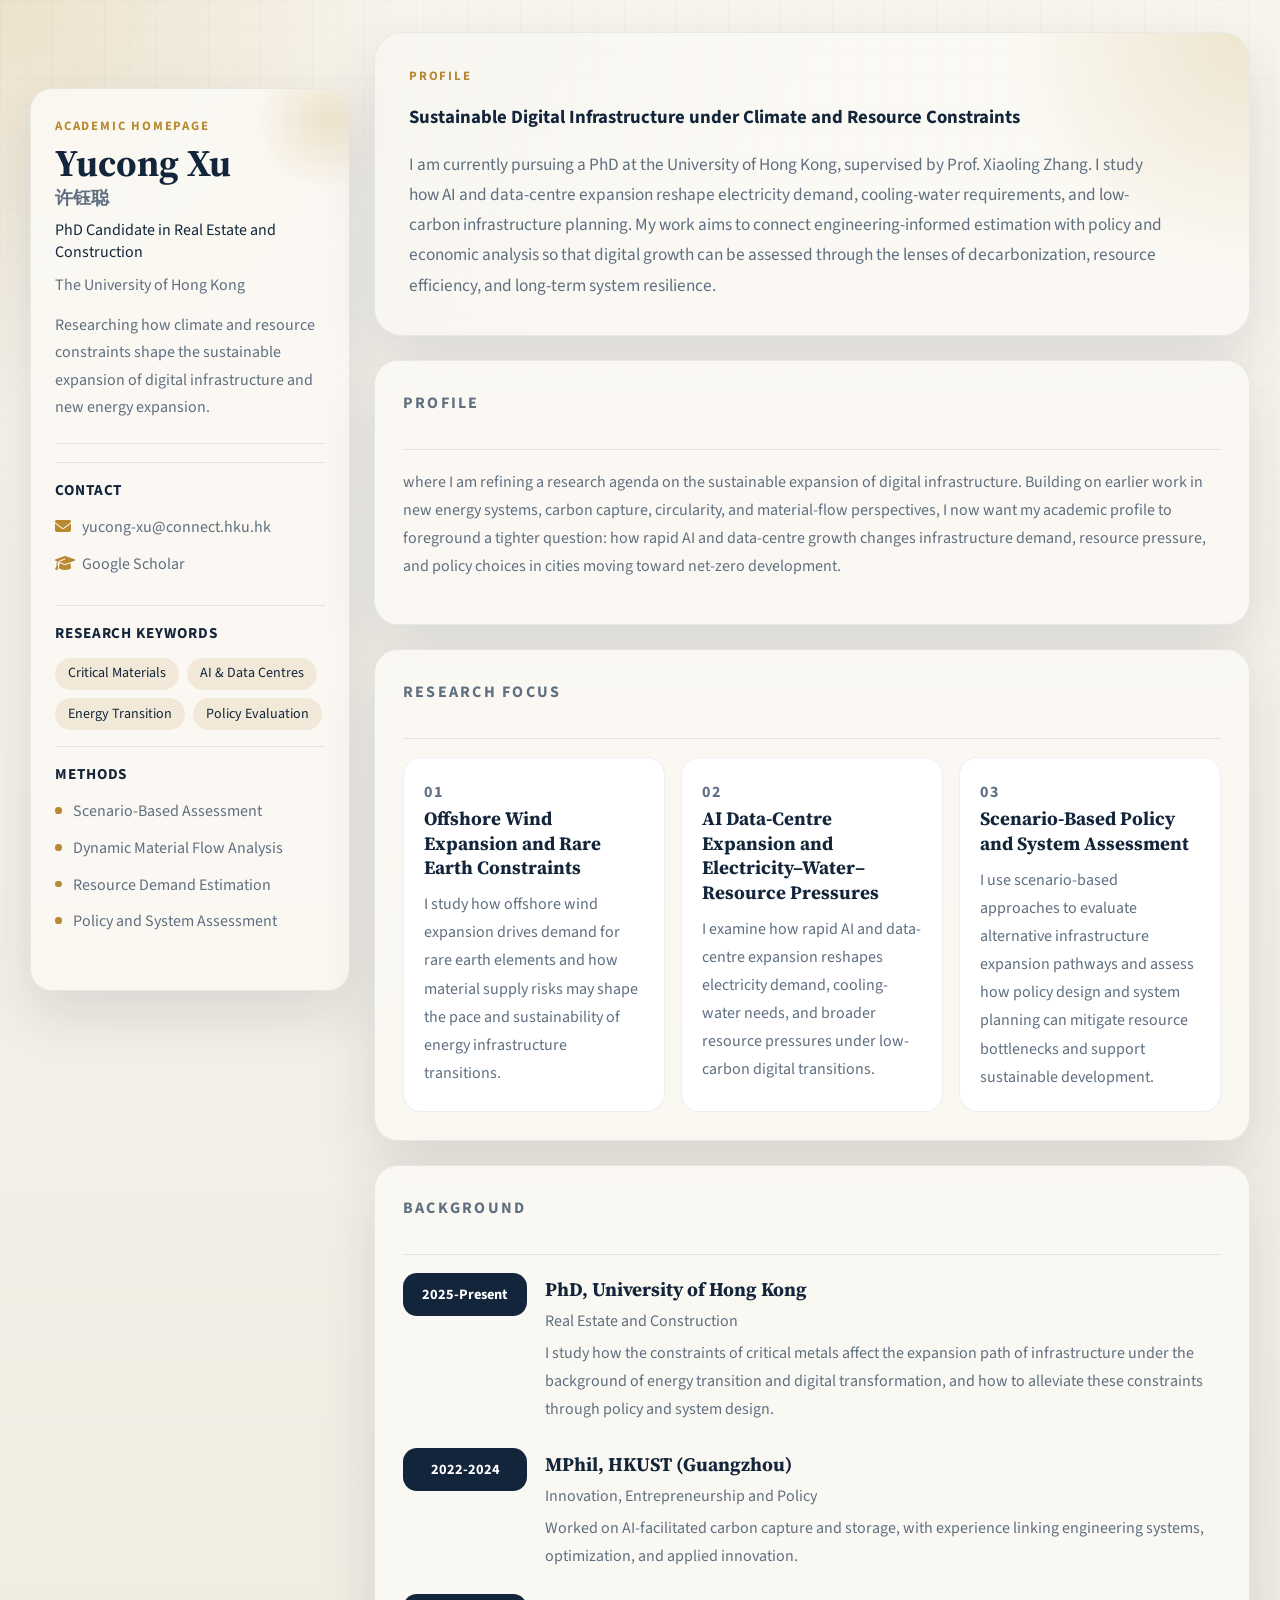
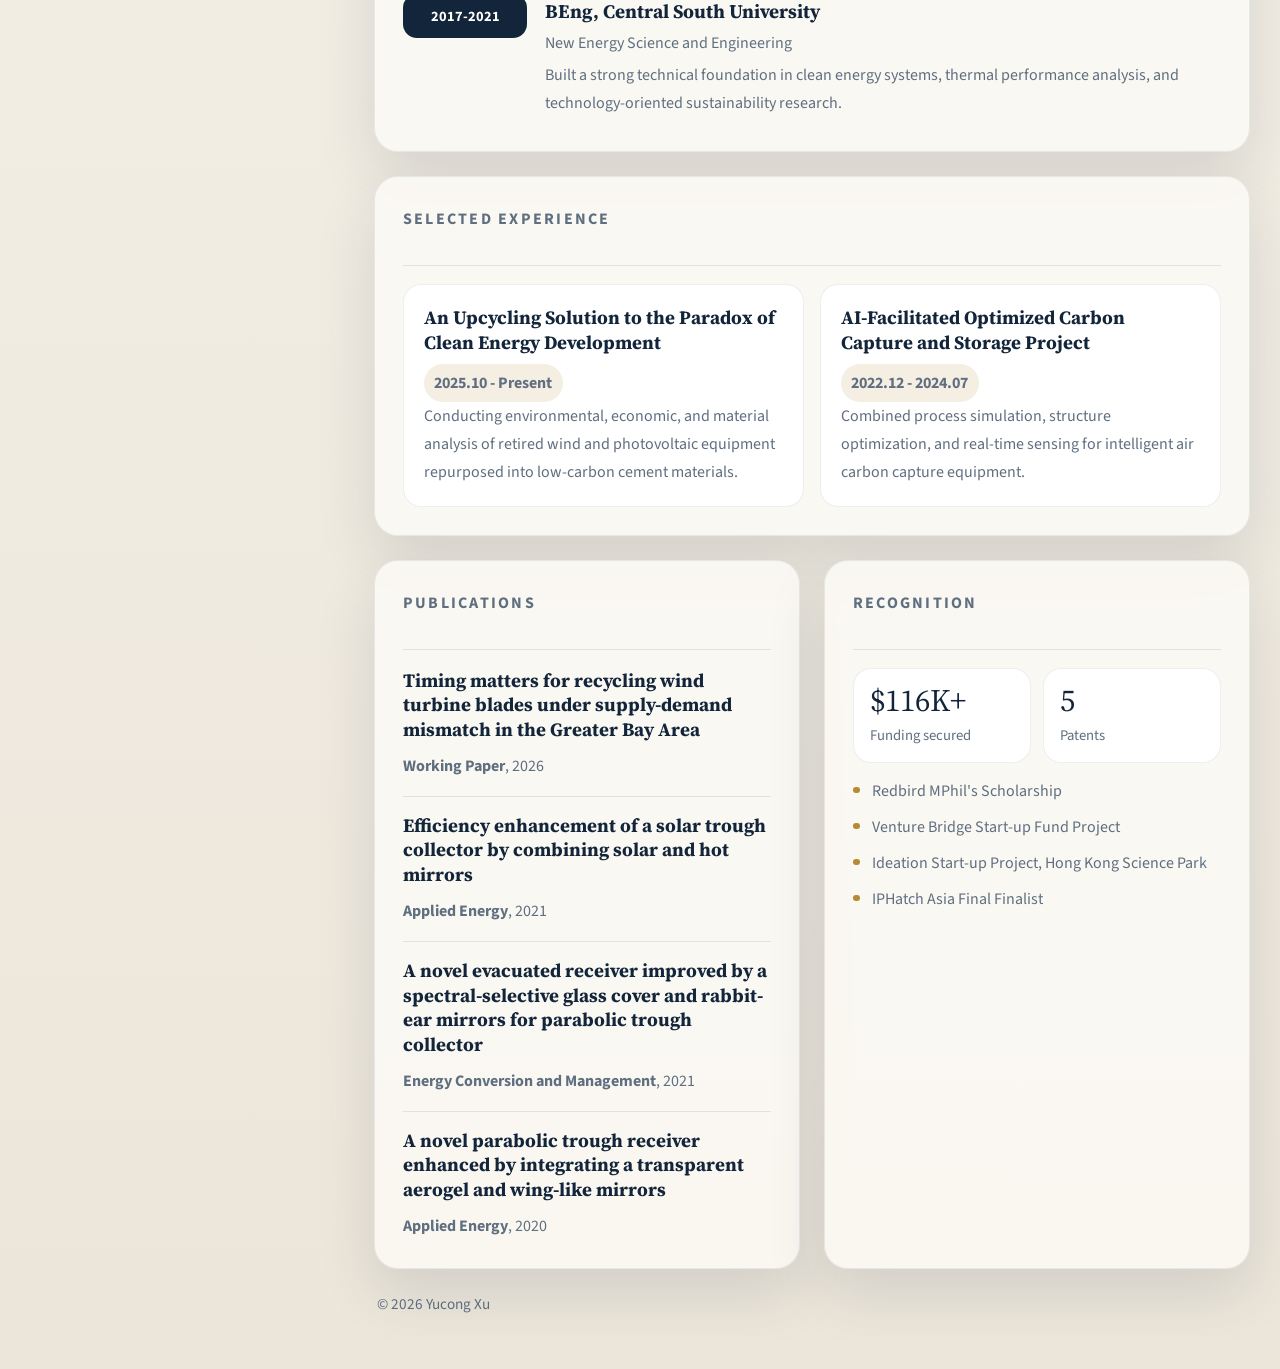
==== index.html @ 8c3fe165 "Update index.html" ====
<!DOCTYPE html>
<html lang="en">
<head>
    <meta charset="UTF-8">
    <meta name="viewport" content="width=device-width, initial-scale=1.0">
    <title>Yucong Xu | Academic Homepage</title>
    <meta name="description" content="Academic homepage for Yucong Xu, centered on sustainable digital infrastructure, data-centre growth, and climate-resource policy analysis.">
    <link rel="preconnect" href="https://fonts.googleapis.com">
    <link rel="preconnect" href="https://fonts.gstatic.com" crossorigin>
    <link href="https://fonts.googleapis.com/css2?family=Source+Sans+3:wght@400;500;600;700&family=Source+Serif+4:opsz,wght@8..60,400;8..60,600;8..60,700&display=swap" rel="stylesheet">
    <link rel="stylesheet" href="https://cdnjs.cloudflare.com/ajax/libs/font-awesome/6.4.0/css/all.min.css">
    <link rel="stylesheet" href="css/onepage.css">
</head>
<body>
    <main class="folio">
        <aside class="sidebar">
            <section class="identity-block">
                <p class="eyebrow">Academic Homepage</p>
                <h1>Yucong Xu <span>许钰聪</span></h1>
                <p class="role">PhD Candidate in Real Estate and Construction</p>
                <p class="affiliation">The University of Hong Kong</p>
                <p class="identity-note">
                    Researching how climate and resource constraints shape the sustainable expansion of digital infrastructure and new energy expansion.
                </p>
            </section>

            <section class="sidebar-card">
                <h2>Contact</h2>
                <ul class="detail-list">
                    <li><i class="fas fa-envelope"></i><a href="mailto:yucong-xu@connect.hku.hk">yucong-xu@connect.hku.hk</a></li>
                    <li><i class="fas fa-graduation-cap"></i><a href="https://scholar.google.com/citations?user=DDTV8F4AAAAJ&hl=zh-CN&oi=ao" target="_blank" rel="noreferrer">Google Scholar</a></li>
                   
            </section>

            <section class="sidebar-card">
                <h2>Research Keywords</h2>
                <div class="chip-group">
                    <span>Critical Materials</span>
                    <span>AI & Data Centres</span>
                    <span>Energy Transition</span>
                    <span>Policy Evaluation</span>
                </div>
            </section>

            <section class="sidebar-card">
                <h2>Methods</h2>
                <ul class="method-list">
                    <li>Scenario-Based Assessment</li>
                    <li>Dynamic Material Flow Analysis</li>
                    <li>Resource Demand Estimation</li>
                    <li>Policy and System Assessment</li>
    
                </ul>
            </section>

          
        </aside>

        <section class="content">
            <section class="hero-panel">
                <p class="hero-kicker">Profile</p>
                <h3>Sustainable Digital Infrastructure under Climate and Resource Constraints</h3>
                <p class="hero-summary">
                    I am currently pursuing a PhD at the University of Hong Kong, supervised by Prof. Xiaoling Zhang. I study how AI and data-centre expansion reshape electricity demand, cooling-water requirements, and low-carbon infrastructure planning. My work aims to connect engineering-informed estimation with policy and economic analysis so that digital growth can be assessed through the lenses of decarbonization, resource efficiency, and long-term system resilience.
                </p>
            </section>

            <section class="section-card">
                <div class="section-head">
                    <p class="section-label">Profile</p>
                    
                </div>
                <p>
                    where I am refining a research agenda on the sustainable expansion of digital infrastructure. Building on earlier work in new energy systems, carbon capture, circularity, and material-flow perspectives, I now want my academic profile to foreground a tighter question: how rapid AI and data-centre growth changes infrastructure demand, resource pressure, and policy choices in cities moving toward net-zero development.
                </p>
               
                </p>
            </section>

            <section class="section-card">
                <div class="section-head">
                    <p class="section-label">Research Focus</p>
                  
                </div>
                <div class="agenda-grid">
                    <article class="agenda-card">
                        <p class="agenda-index">01</p>
                        <h4>Offshore Wind Expansion and Rare Earth Constraints</h4>
                        <p>
                            I study how offshore wind expansion drives demand for rare earth elements and how material supply risks may shape the pace and sustainability of energy infrastructure transitions.
                    </article>
                    <article class="agenda-card">
                        <p class="agenda-index">02</p>
                        <h4>AI Data-Centre Expansion and Electricity–Water–Resource Pressures</h4>
                        <p>
                           I examine how rapid AI and data-centre expansion reshapes electricity demand, cooling-water needs, and broader resource pressures under low-carbon digital transitions.
                    </article>
                    <article class="agenda-card">
                        <p class="agenda-index">03</p>
                        <h4>Scenario-Based Policy and System Assessment</h4>
                        <p>
                            I use scenario-based approaches to evaluate alternative infrastructure expansion pathways and assess how policy design and system planning can mitigate resource bottlenecks and support sustainable development.
                    </article>
                </div>
            </section>

            
            <section class="section-card">
                <div class="section-head">
                    <p class="section-label">Background</p>
                    
                </div>
                <div class="timeline">
                    <article class="timeline-item">
                        <div class="timeline-year">2025-Present</div>
                        <div class="timeline-body">
                            <h4>PhD, University of Hong Kong</h4>
                            <p>Real Estate and Construction</p>
                            <p>
                                I study how the constraints of critical metals affect the expansion path of infrastructure under the background of energy transition and digital transformation, and how to alleviate these constraints through policy and system design.
                            </p>
                        </div>
                    </article>
                    <article class="timeline-item">
                        <div class="timeline-year">2022-2024</div>
                        <div class="timeline-body">
                            <h4>MPhil, HKUST (Guangzhou)</h4>
                            <p>Innovation, Entrepreneurship and Policy</p>
                            <p>
                                Worked on AI-facilitated carbon capture and storage, with experience linking engineering systems, optimization, and applied innovation.
                            </p>
                        </div>
                    </article>
                    <article class="timeline-item">
                        <div class="timeline-year">2017-2021</div>
                        <div class="timeline-body">
                            <h4>BEng, Central South University</h4>
                            <p>New Energy Science and Engineering</p>
                            <p>
                                Built a strong technical foundation in clean energy systems, thermal performance analysis, and technology-oriented sustainability research.
                            </p>
                        </div>
                    </article>
                </div>
            </section>

            <section class="section-card">
                <div class="section-head">
                    <p class="section-label">Selected Experience</p>
                    
                </div>
                <div class="experience-grid">
                    <article class="experience-card">
                        <h4>An Upcycling Solution to the Paradox of Clean Energy Development</h4>
                        <p class="experience-time">2025.10 - Present</p>
                        <p>
                            Conducting environmental, economic, and material analysis of retired wind and photovoltaic equipment repurposed into low-carbon cement materials.
                        </p>
                    </article>
                    <article class="experience-card">
                        <h4>AI-Facilitated Optimized Carbon Capture and Storage Project</h4>
                        <p class="experience-time">2022.12 - 2024.07</p>
                        <p>
                            Combined process simulation, structure optimization, and real-time sensing for intelligent air carbon capture equipment.
                        </p>
                    </article>
                </div>
            </section>

            <section class="dual-section">
                <section class="section-card compact-card">
                    <div class="section-head">
                        <p class="section-label">Publications</p>
                       
                    </div>
                    <div class="publication-list">
                       <article>
                            <h4>Timing matters for recycling wind turbine blades under supply-demand mismatch in the Greater Bay Area</h4>
                            <p><strong>Working Paper</strong>, 2026</p>
                        </article>
                        <article>
                            <h4>Efficiency enhancement of a solar trough collector by combining solar and hot mirrors</h4>
                            <p><strong>Applied Energy</strong>, 2021</p>
                        </article>
                        
                        <article>
                            <h4>A novel evacuated receiver improved by a spectral-selective glass cover and rabbit-ear mirrors for parabolic trough collector</h4>
                            <p><strong>Energy Conversion and Management</strong>, 2021</p>
                        </article>
                        <article>
                            <h4>A novel parabolic trough receiver enhanced by integrating a transparent aerogel and wing-like mirrors</h4>
                            <p><strong>Applied Energy</strong>, 2020</p>
                        </article>
                    </div>
                </section>

                <section class="section-card compact-card">
                    <div class="section-head">
                        <p class="section-label">Recognition</p>
                       
                    </div>
                    <div class="metric-row">
                        <div>
                            <span class="metric-number">$116K+</span>
                            <span class="metric-label">Funding secured</span>
                        </div>
                        <div>
                            <span class="metric-number">5</span>
                            <span class="metric-label">Patents</span>
                        </div>
                    </div>
                    <ul class="honor-list">
                        <li>Redbird MPhil's Scholarship</li>
                        <li>Venture Bridge Start-up Fund Project</li>
                        <li>Ideation Start-up Project, Hong Kong Science Park</li>
                        <li>IPHatch Asia Final Finalist</li>
                    </ul>
                </section>
            </section>

            <footer class="site-footnote">
                <p>&copy; 2026 Yucong Xu</p>
        
            </footer>
        </section>
    </main>
</body>
</html>
---- css/onepage.css ----
:root {
    --bg: #f3f0e8;
    --paper: #fbf9f3;
    --paper-strong: #ffffff;
    --ink: #13253a;
    --muted: #5f6f80;
    --accent: #b78a31;
    --accent-soft: rgba(183, 138, 49, 0.14);
    --line: rgba(19, 37, 58, 0.1);
    --shadow: 0 24px 60px rgba(19, 37, 58, 0.12);
}

* {
    box-sizing: border-box;
}

html {
    scroll-behavior: smooth;
}

body {
    margin: 0;
    font-family: "Source Sans 3", Arial, sans-serif;
    color: var(--ink);
    background:
        radial-gradient(circle at top left, rgba(183, 138, 49, 0.18), transparent 26rem),
        linear-gradient(180deg, #f8f5ee 0%, #ece6da 100%);
}

body::before {
    content: "";
    position: fixed;
    inset: 0;
    background-image:
        linear-gradient(rgba(19, 37, 58, 0.03) 1px, transparent 1px),
        linear-gradient(90deg, rgba(19, 37, 58, 0.03) 1px, transparent 1px);
    background-size: 26px 26px;
    pointer-events: none;
    mask-image: linear-gradient(180deg, rgba(0, 0, 0, 0.65), transparent 92%);
}

a {
    color: inherit;
}

.folio {
    width: min(1220px, calc(100% - 32px));
    margin: 32px auto 48px;
    display: grid;
    grid-template-columns: 320px minmax(0, 1fr);
    gap: 24px;
    align-items: start;
}

.sidebar,
.section-card,
.hero-panel {
    background: rgba(251, 249, 243, 0.92);
    border: 1px solid rgba(19, 37, 58, 0.08);
    box-shadow: var(--shadow);
}

.sidebar {
    padding: 28px 24px;
    border-radius: 22px;
    position: sticky;
    top: 88px;
    overflow: hidden;
}

.sidebar::after {
    content: "";
    position: absolute;
    top: -2.5rem;
    right: -3rem;
    width: 9rem;
    height: 9rem;
    border-radius: 50%;
    background: radial-gradient(circle, rgba(183, 138, 49, 0.2), transparent 70%);
}

.identity-block {
    padding-bottom: 22px;
    border-bottom: 1px solid var(--line);
    margin-bottom: 18px;
}

.eyebrow,
.section-label,
.hero-kicker,
.agenda-index {
    font-size: 0.8rem;
    letter-spacing: 0.14em;
    text-transform: uppercase;
    color: var(--accent);
    margin: 0 0 0.6rem;
    font-weight: 700;
}

.identity-block h1,
.hero-panel h2,
.section-head h3,
.timeline-body h4,
.agenda-card h4,
.experience-card h4,
.publication-list h4 {
    font-family: "Source Serif 4", Georgia, serif;
}

.identity-block h1 {
    margin: 0;
    font-size: 2.35rem;
    line-height: 1;
}

.identity-block h1 span {
    display: block;
    margin-top: 0.45rem;
    font-size: 1.15rem;
    font-weight: 600;
    color: var(--muted);
}

.role,
.affiliation {
    margin: 0.7rem 0 0;
    font-size: 1rem;
}

.affiliation {
    color: var(--muted);
}

.identity-note {
    margin: 1rem 0 0;
    color: var(--muted);
    line-height: 1.7;
}

.sidebar-card {
    position: relative;
    z-index: 1;
    padding: 16px 0;
    border-top: 1px solid var(--line);
}

.sidebar-card:first-of-type {
    border-top: none;
}

.sidebar-card h2 {
    margin: 0 0 0.9rem;
    font-size: 0.95rem;
    color: var(--ink);
    letter-spacing: 0.06em;
    text-transform: uppercase;
}

.detail-list,
.method-list,
.honor-list {
    list-style: none;
    margin: 0;
    padding: 0;
}

.detail-list li,
.method-list li {
    display: flex;
    align-items: flex-start;
    gap: 0.7rem;
    margin-bottom: 0.75rem;
    color: var(--muted);
    line-height: 1.55;
}

.detail-list i {
    color: var(--accent);
    margin-top: 0.2rem;
    width: 1rem;
}

.detail-list a {
    text-decoration: none;
}

.archive-note {
    margin-top: 0.85rem;
    font-size: 0.95rem;
}

.archive-note a,
.site-footnote a {
    color: var(--accent);
    text-decoration: none;
}

.chip-group {
    display: flex;
    flex-wrap: wrap;
    gap: 0.55rem;
}

.chip-group span {
    display: inline-flex;
    align-items: center;
    padding: 0.45rem 0.8rem;
    border-radius: 999px;
    background: var(--accent-soft);
    color: var(--ink);
    font-size: 0.88rem;
    line-height: 1.2;
}

.method-list li::before,
.honor-list li::before {
    content: "";
    width: 0.42rem;
    height: 0.42rem;
    margin-top: 0.5rem;
    border-radius: 50%;
    background: var(--accent);
    flex: none;
}

.content {
    display: grid;
    gap: 24px;
}

.hero-panel {
    border-radius: 28px;
    padding: 34px;
    position: relative;
    overflow: hidden;
}

.hero-panel::before {
    content: "";
    position: absolute;
    inset: 0;
    background:
        linear-gradient(130deg, rgba(19, 37, 58, 0.02), transparent 45%),
        radial-gradient(circle at top right, rgba(183, 138, 49, 0.18), transparent 26%);
    pointer-events: none;
}

.hero-panel h2 {
    position: relative;
    margin: 0;
    font-size: clamp(2rem, 4vw, 3.3rem);
    line-height: 1.04;
    max-width: 12ch;
}

.hero-summary {
    position: relative;
    margin: 1.25rem 0 0;
    max-width: 760px;
    color: var(--muted);
    font-size: 1.08rem;
    line-height: 1.75;
}

.section-card {
    border-radius: 24px;
    padding: 28px;
    animation: fade-up 0.7s ease both;
}

.section-head {
    display: flex;
    justify-content: space-between;
    align-items: end;
    gap: 1rem;
    margin-bottom: 1.1rem;
    padding-bottom: 1rem;
    border-bottom: 1px solid var(--line);
}

.section-head h3 {
    margin: 0;
    font-size: 1.75rem;
    line-height: 1.1;
}

.section-card p {
    margin: 0 0 1rem;
    color: var(--muted);
    line-height: 1.76;
    font-size: 1rem;
}

.agenda-grid,
.project-grid,
.experience-grid {
    display: grid;
    gap: 16px;
}

.agenda-grid {
    grid-template-columns: repeat(3, minmax(0, 1fr));
}

.agenda-card,
.experience-card {
    border-radius: 18px;
    padding: 20px;
    background: var(--paper-strong);
    border: 1px solid rgba(19, 37, 58, 0.08);
}

.agenda-card h4,
.experience-card h4,
.project-grid h4,
.publication-list h4 {
    margin: 0 0 0.65rem;
    font-size: 1.18rem;
    line-height: 1.3;
}

.agenda-card p,
.experience-card p,
.project-grid p,
.publication-list p {
    margin: 0;
    color: var(--muted);
}

.highlight-card {
    background:
        linear-gradient(145deg, rgba(19, 37, 58, 0.98), rgba(28, 53, 80, 0.95)),
        var(--ink);
    color: #f7f1e3;
}

.highlight-card .section-head {
    border-bottom-color: rgba(255, 255, 255, 0.12);
}

.highlight-card .section-label,
.highlight-card h3,
.highlight-card h4 {
    color: #fff;
}

.highlight-card p {
    color: rgba(255, 255, 255, 0.82);
}

.project-grid {
    grid-template-columns: repeat(3, minmax(0, 1fr));
}

.project-grid > div {
    padding: 18px;
    border-radius: 18px;
    background: rgba(255, 255, 255, 0.06);
    border: 1px solid rgba(255, 255, 255, 0.08);
}

.timeline {
    display: grid;
    gap: 18px;
}

.timeline-item {
    display: grid;
    grid-template-columns: 124px minmax(0, 1fr);
    gap: 18px;
}

.timeline-year {
    padding: 0.7rem 0.9rem;
    border-radius: 14px;
    background: var(--ink);
    color: #fff;
    font-size: 0.9rem;
    font-weight: 700;
    text-align: center;
    height: fit-content;
}

.timeline-body {
    padding: 0.2rem 0;
}

.timeline-body h4 {
    margin: 0 0 0.35rem;
    font-size: 1.2rem;
}

.timeline-body p {
    margin: 0.2rem 0;
}

.experience-grid {
    grid-template-columns: repeat(auto-fit, minmax(260px, 1fr));
}

.experience-time {
    display: inline-flex;
    margin-bottom: 0.8rem;
    padding: 0.28rem 0.65rem;
    border-radius: 999px;
    background: var(--accent-soft);
    color: var(--ink);
    font-size: 0.85rem;
    font-weight: 700;
}

.dual-section {
    display: grid;
    grid-template-columns: repeat(2, minmax(0, 1fr));
    gap: 24px;
}

.compact-card {
    height: 100%;
}

.publication-list {
    display: grid;
    gap: 1rem;
}

.publication-list article {
    padding-bottom: 1rem;
    border-bottom: 1px solid var(--line);
}

.publication-list article:last-child {
    padding-bottom: 0;
    border-bottom: none;
}

.metric-row {
    display: grid;
    grid-template-columns: repeat(2, minmax(0, 1fr));
    gap: 12px;
    margin-bottom: 1rem;
}

.metric-row > div {
    padding: 16px;
    border-radius: 18px;
    background: var(--paper-strong);
    border: 1px solid rgba(19, 37, 58, 0.08);
}

.metric-number {
    display: block;
    font-family: "Source Serif 4", Georgia, serif;
    font-size: 1.95rem;
    line-height: 1;
    color: var(--ink);
}

.metric-label {
    display: block;
    margin-top: 0.55rem;
    color: var(--muted);
    font-size: 0.92rem;
}

.honor-list li {
    display: flex;
    gap: 0.75rem;
    margin-bottom: 0.7rem;
    color: var(--muted);
    line-height: 1.55;
}

.site-footnote {
    display: flex;
    justify-content: space-between;
    align-items: center;
    gap: 1rem;
    padding: 0 0.2rem 0.4rem;
    color: var(--muted);
    font-size: 0.95rem;
}

.site-footnote p {
    margin: 0;
}

@keyframes fade-up {
    from {
        opacity: 0;
        transform: translateY(14px);
    }

    to {
        opacity: 1;
        transform: translateY(0);
    }
}

@media (max-width: 1080px) {
    .folio {
        grid-template-columns: 1fr;
    }

    .sidebar {
        position: static;
    }

    .agenda-grid,
    .project-grid,
    .experience-grid,
    .dual-section {
        grid-template-columns: 1fr;
    }
}

@media (max-width: 720px) {
    .folio {
        width: min(100% - 20px, 1220px);
        margin-top: 18px;
        gap: 18px;
    }

    .hero-panel,
    .section-card,
    .sidebar {
        padding: 22px;
        border-radius: 20px;
    }

    .hero-panel h2,
    .section-head h3,
    .identity-block h1 {
        max-width: none;
    }

    .timeline-item {
        grid-template-columns: 1fr;
    }

    .metric-row {
        grid-template-columns: 1fr;
    }

    .site-footnote {
        flex-direction: column;
        align-items: flex-start;
    }
}

@media print {
    body {
        background: #fff;
    }

    body::before {
        display: none;
    }

    .folio {
        width: 100%;
        margin: 0;
        gap: 16px;
        grid-template-columns: 280px 1fr;
    }

    .sidebar,
    .section-card,
    .hero-panel {
        box-shadow: none;
        background: #fff;
    }
}
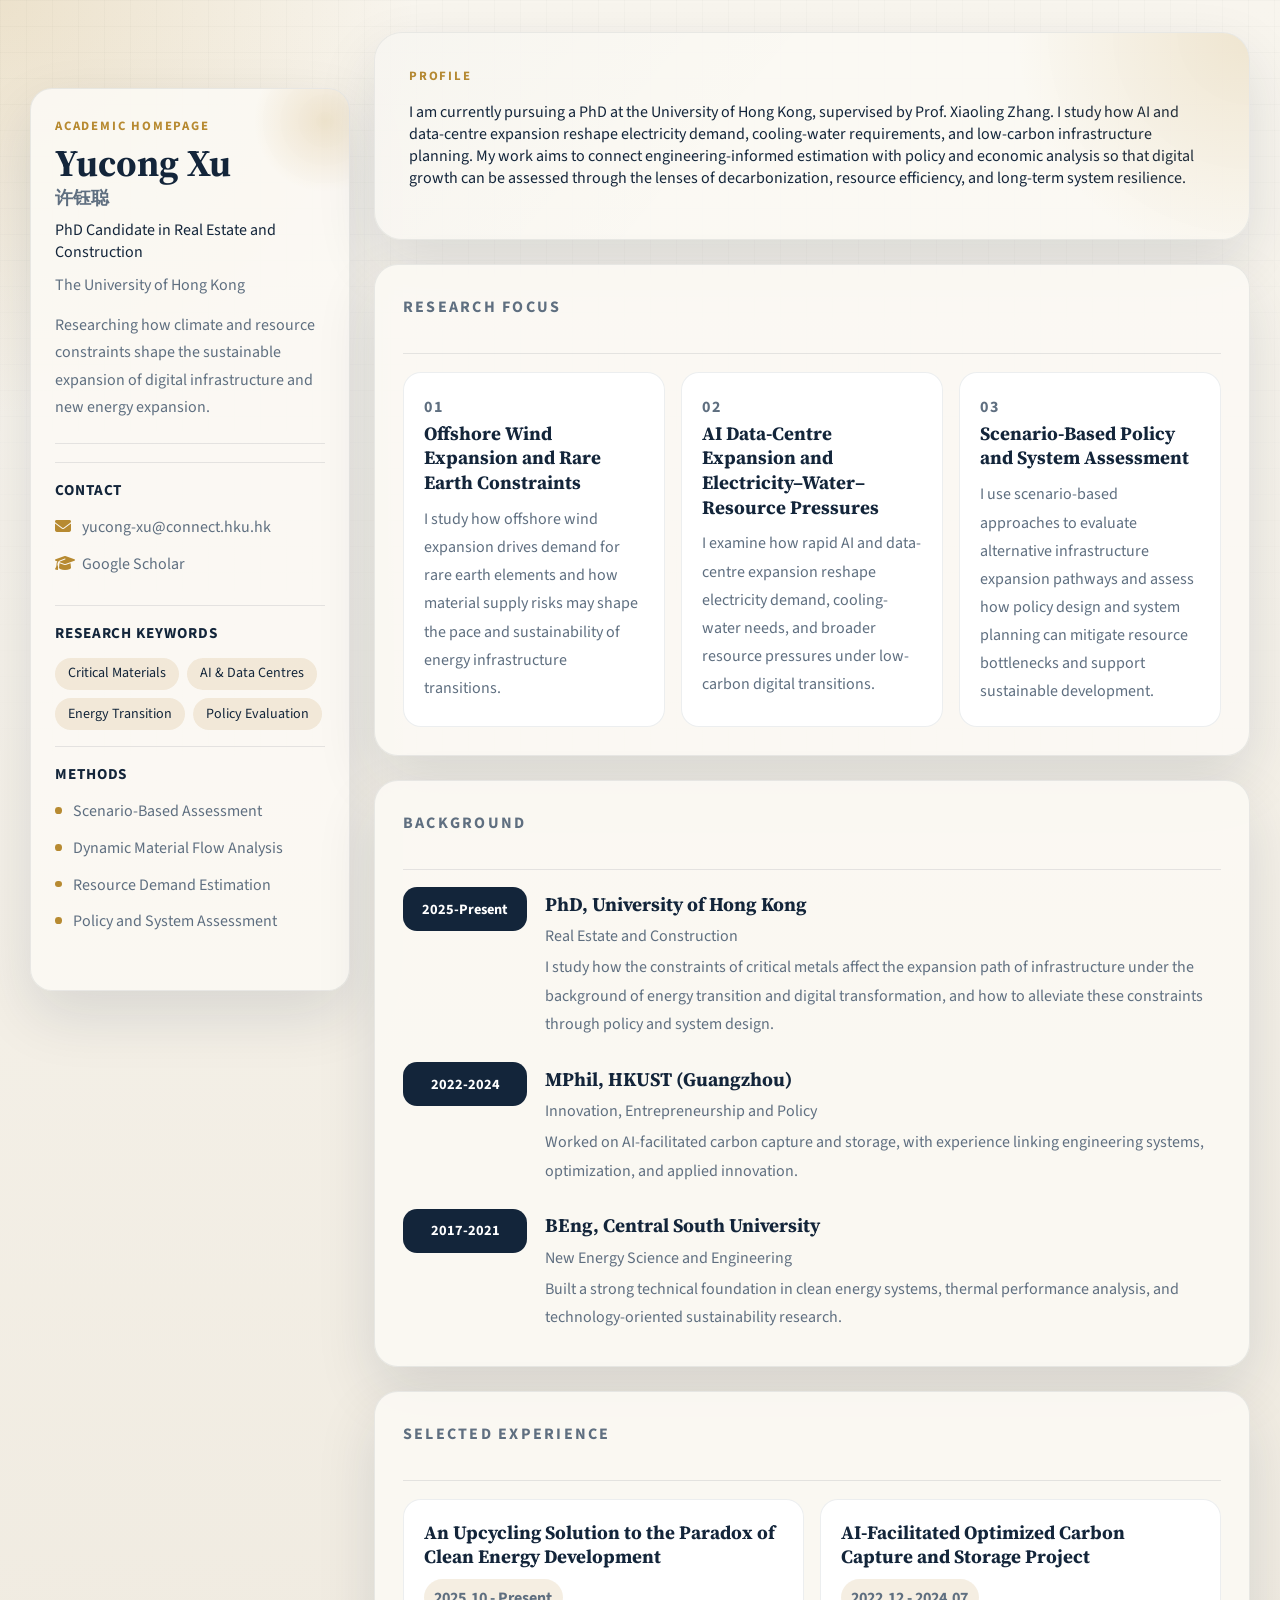
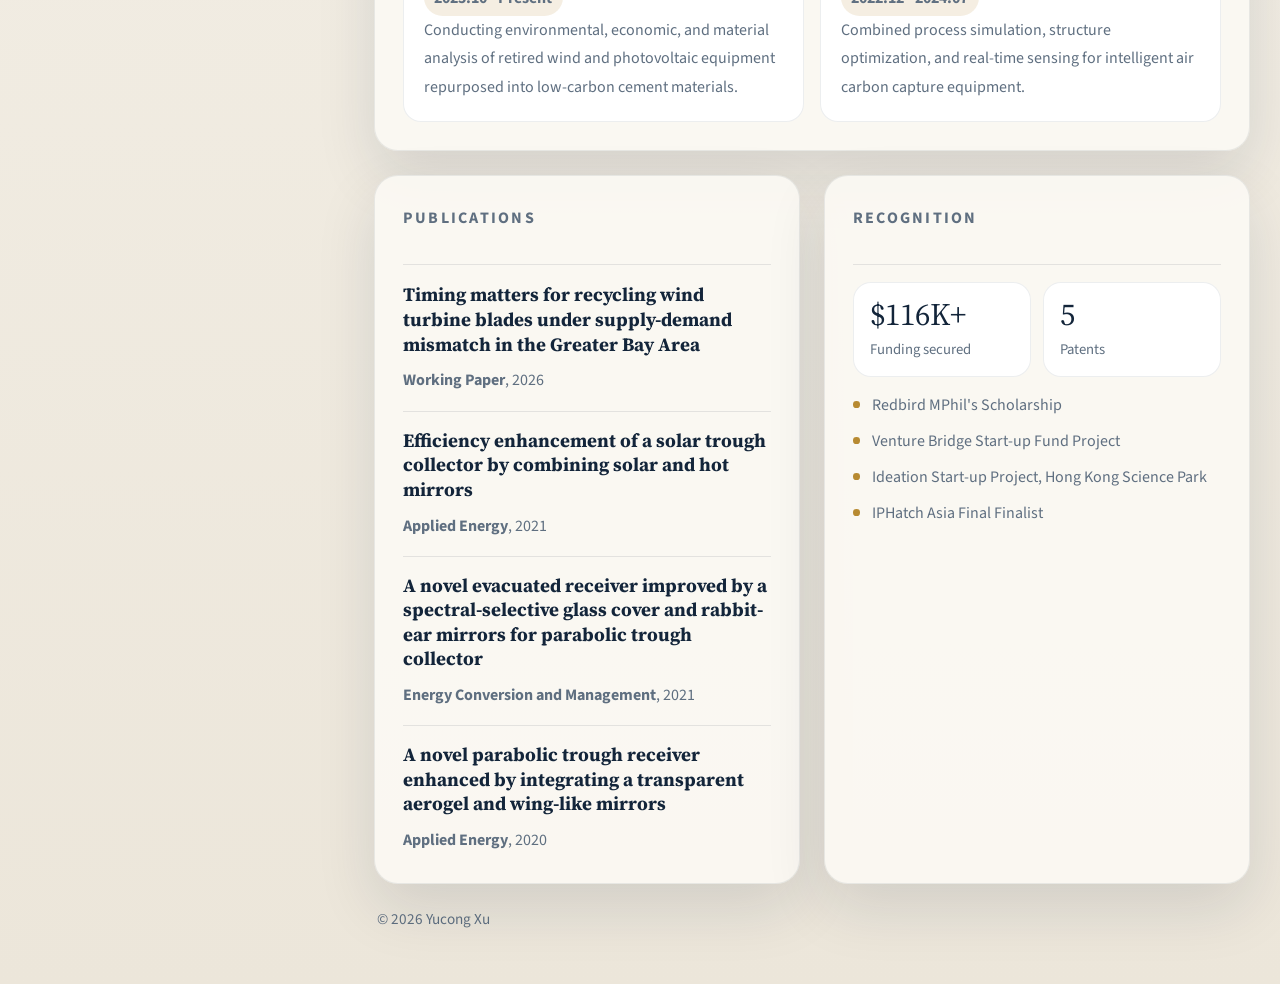
==== commit 3dc7b149: "Update index.html" ====
--- a/index.html
+++ b/index.html
@@ -4,7 +4,7 @@
     <meta charset="UTF-8">
     <meta name="viewport" content="width=device-width, initial-scale=1.0">
     <title>Yucong Xu | Academic Homepage</title>
-    <meta name="description" content="Academic homepage for Yucong Xu, centered on sustainable digital infrastructure, data-centre growth, and climate-resource policy analysis.">
+    <meta name="description" content=" Academic homepage for Yucong Xu, centred on sustainable digital infrastructure, data-centre growth, and climate-resource policy analysis.">
     <link rel="preconnect" href="https://fonts.googleapis.com">
     <link rel="preconnect" href="https://fonts.gstatic.com" crossorigin>
     <link href="https://fonts.googleapis.com/css2?family=Source+Sans+3:wght@400;500;600;700&family=Source+Serif+4:opsz,wght@8..60,400;8..60,600;8..60,700&display=swap" rel="stylesheet">
@@ -58,24 +58,13 @@
 
         <section class="content">
             <section class="hero-panel">
-                <p class="hero-kicker">Profile</p>
-                <h3>Sustainable Digital Infrastructure under Climate and Resource Constraints</h3>
-                <p class="hero-summary">
+                <p class="section-label">Profile</p>
+               
+                <p >
                     I am currently pursuing a PhD at the University of Hong Kong, supervised by Prof. Xiaoling Zhang. I study how AI and data-centre expansion reshape electricity demand, cooling-water requirements, and low-carbon infrastructure planning. My work aims to connect engineering-informed estimation with policy and economic analysis so that digital growth can be assessed through the lenses of decarbonization, resource efficiency, and long-term system resilience.
                 </p>
             </section>
 
-            <section class="section-card">
-                <div class="section-head">
-                    <p class="section-label">Profile</p>
-                    
-                </div>
-                <p>
-                    where I am refining a research agenda on the sustainable expansion of digital infrastructure. Building on earlier work in new energy systems, carbon capture, circularity, and material-flow perspectives, I now want my academic profile to foreground a tighter question: how rapid AI and data-centre growth changes infrastructure demand, resource pressure, and policy choices in cities moving toward net-zero development.
-                </p>
-               
-                </p>
-            </section>
 
             <section class="section-card">
                 <div class="section-head">
@@ -93,7 +82,7 @@
                         <p class="agenda-index">02</p>
                         <h4>AI Data-Centre Expansion and Electricity–Water–Resource Pressures</h4>
                         <p>
-                           I examine how rapid AI and data-centre expansion reshapes electricity demand, cooling-water needs, and broader resource pressures under low-carbon digital transitions.
+                           I examine how rapid AI and data-centre expansion reshape electricity demand, cooling-water needs, and broader resource pressures under low-carbon digital transitions.
                     </article>
                     <article class="agenda-card">
                         <p class="agenda-index">03</p>
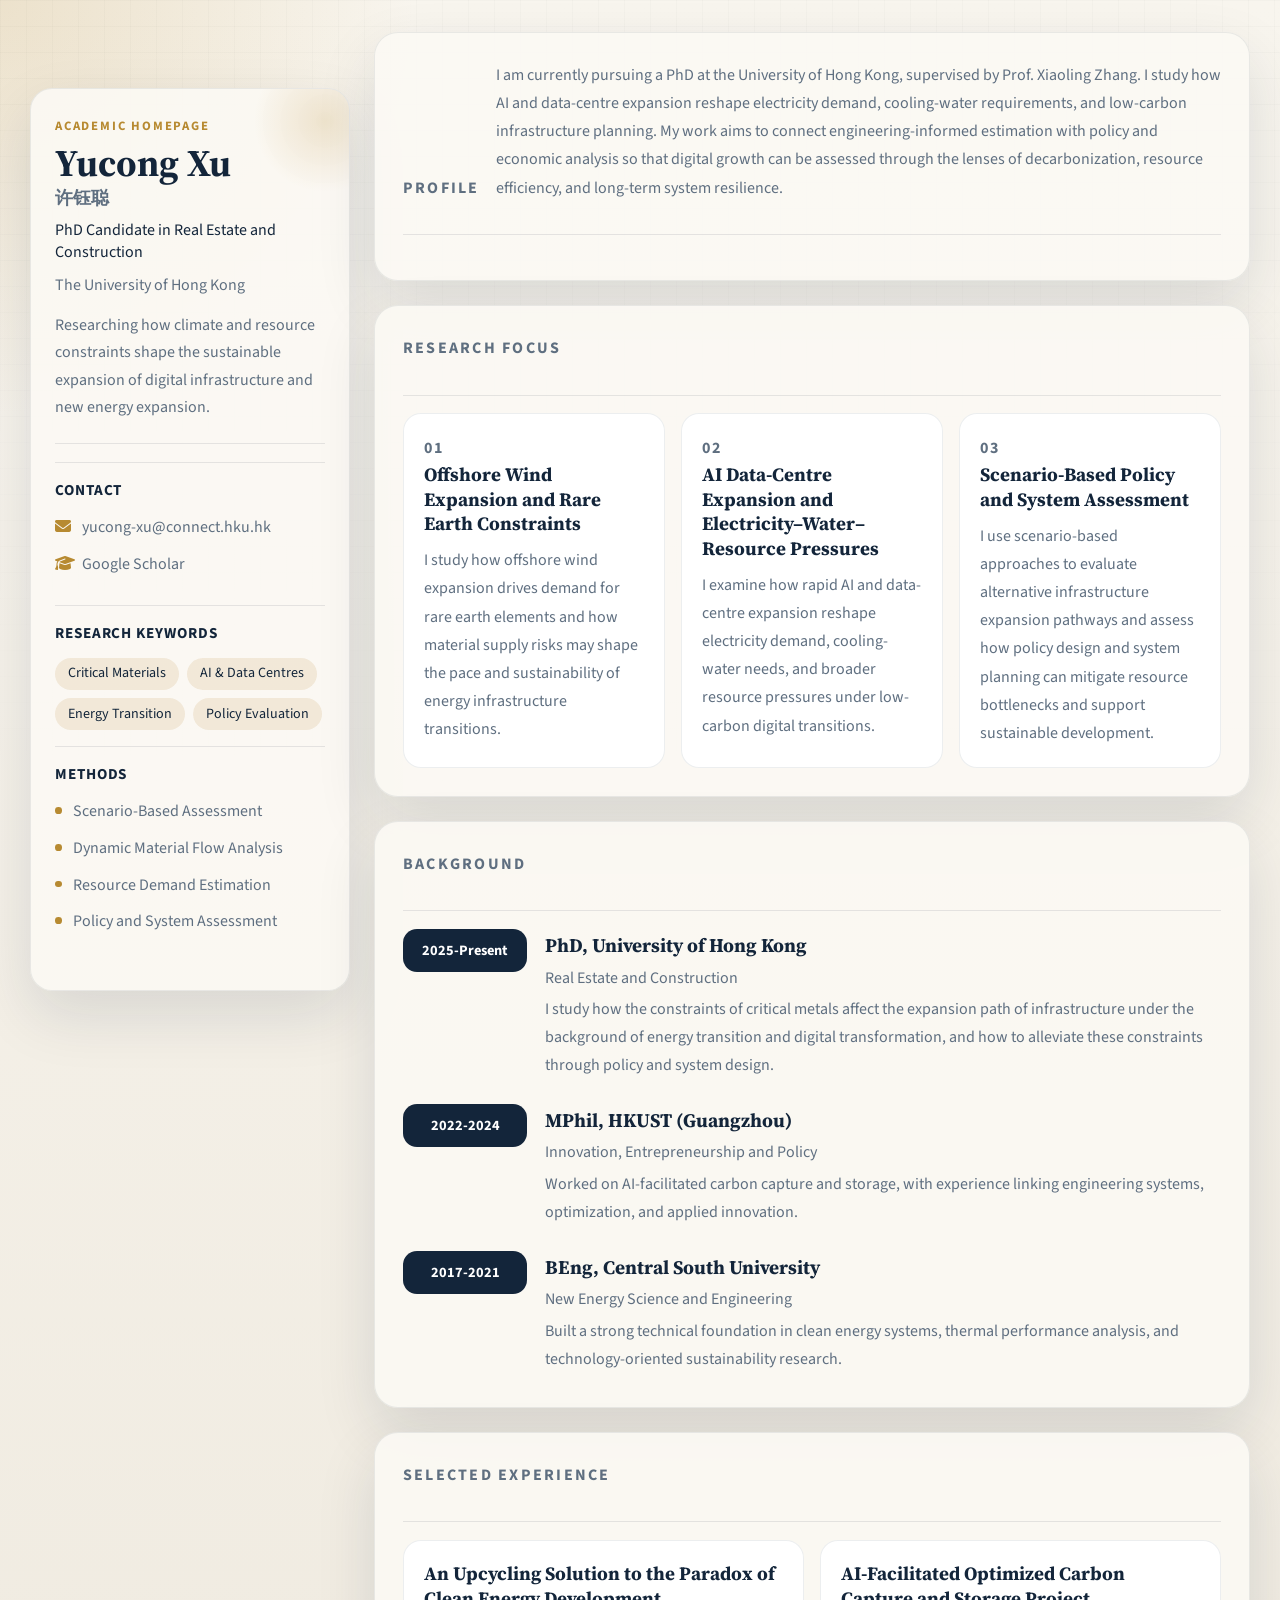
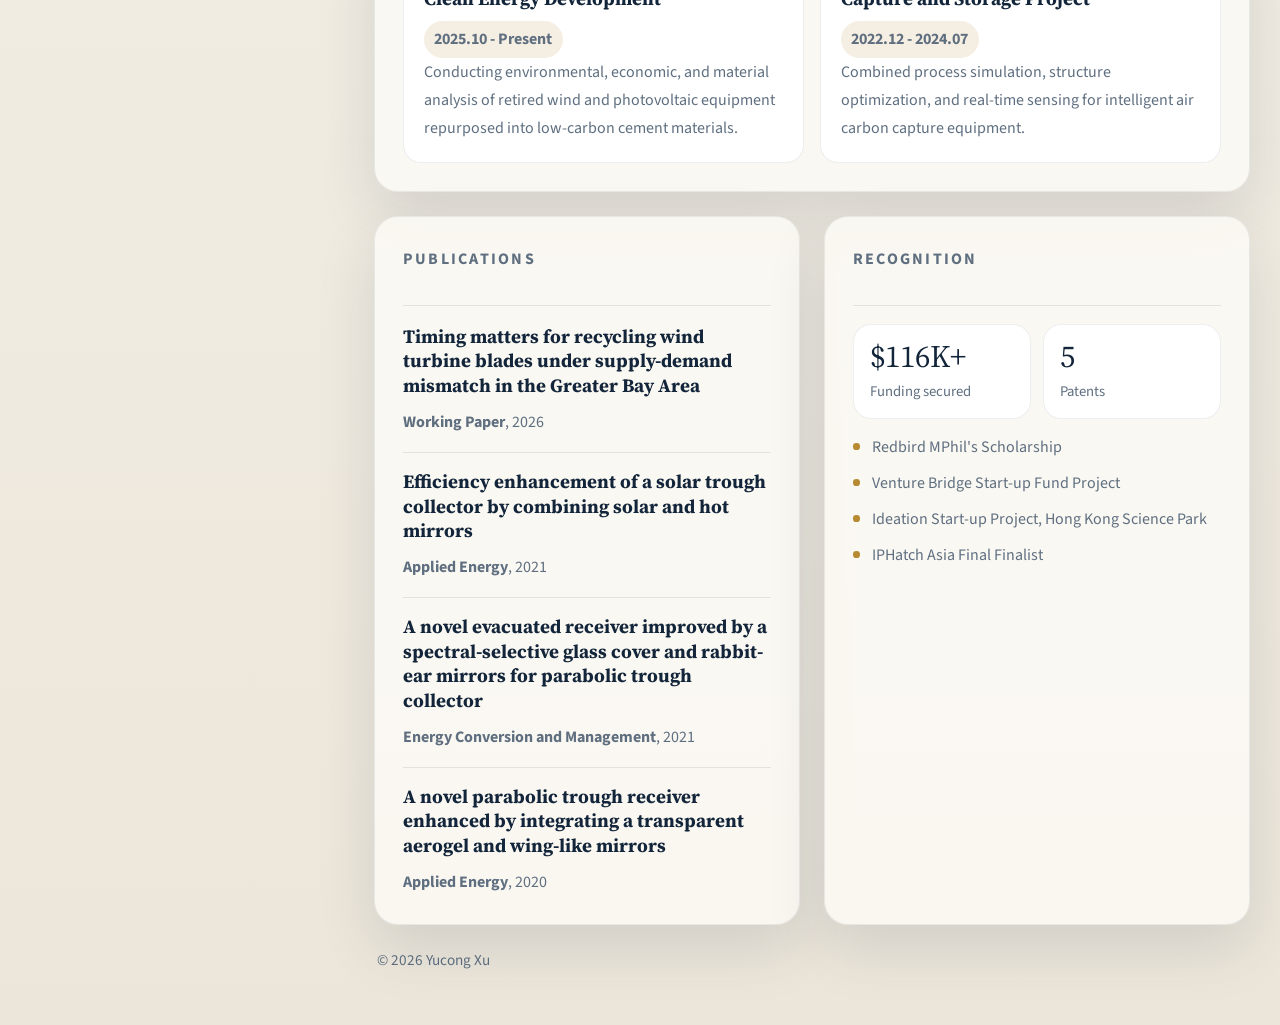
==== commit f097d3f8: "Update index.html" ====
--- a/index.html
+++ b/index.html
@@ -57,7 +57,8 @@
         </aside>
 
         <section class="content">
-            <section class="hero-panel">
+           <section class="section-card">
+                <div class="section-head">
                 <p class="section-label">Profile</p>
                
                 <p >
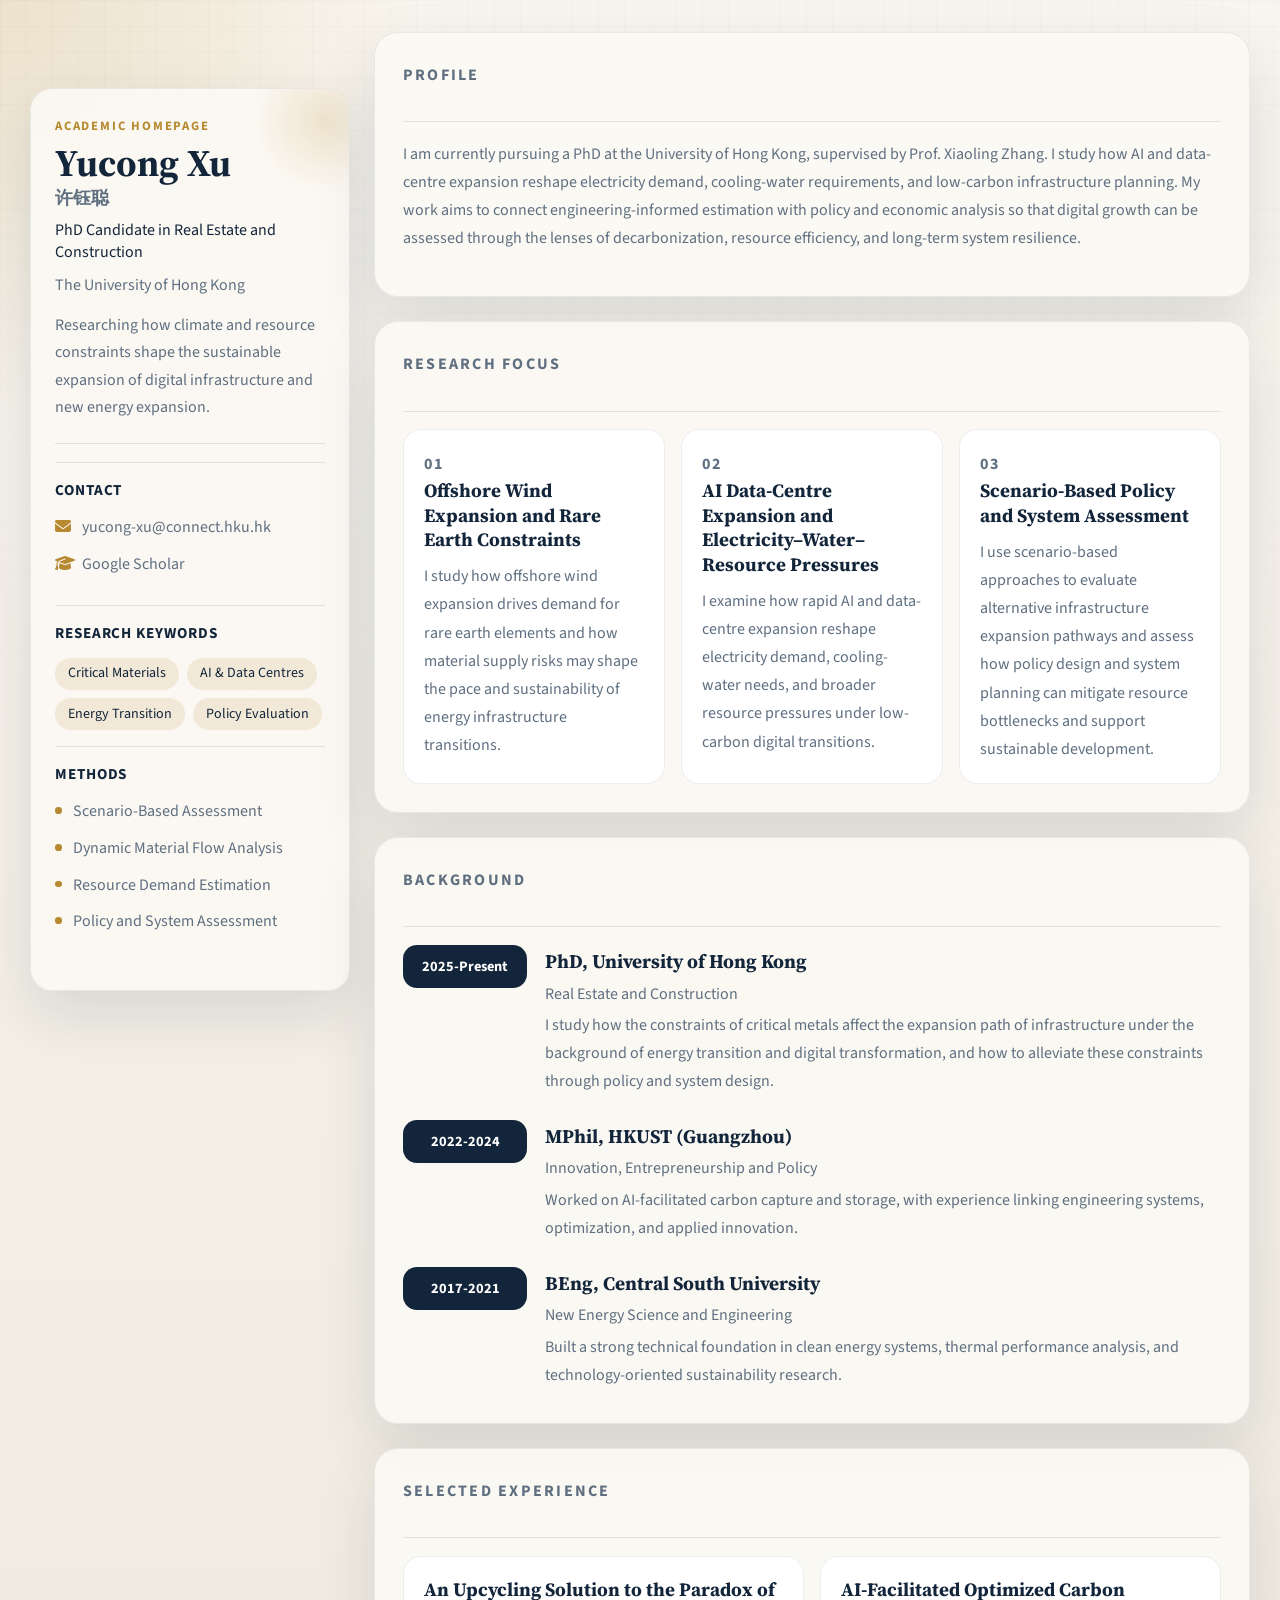
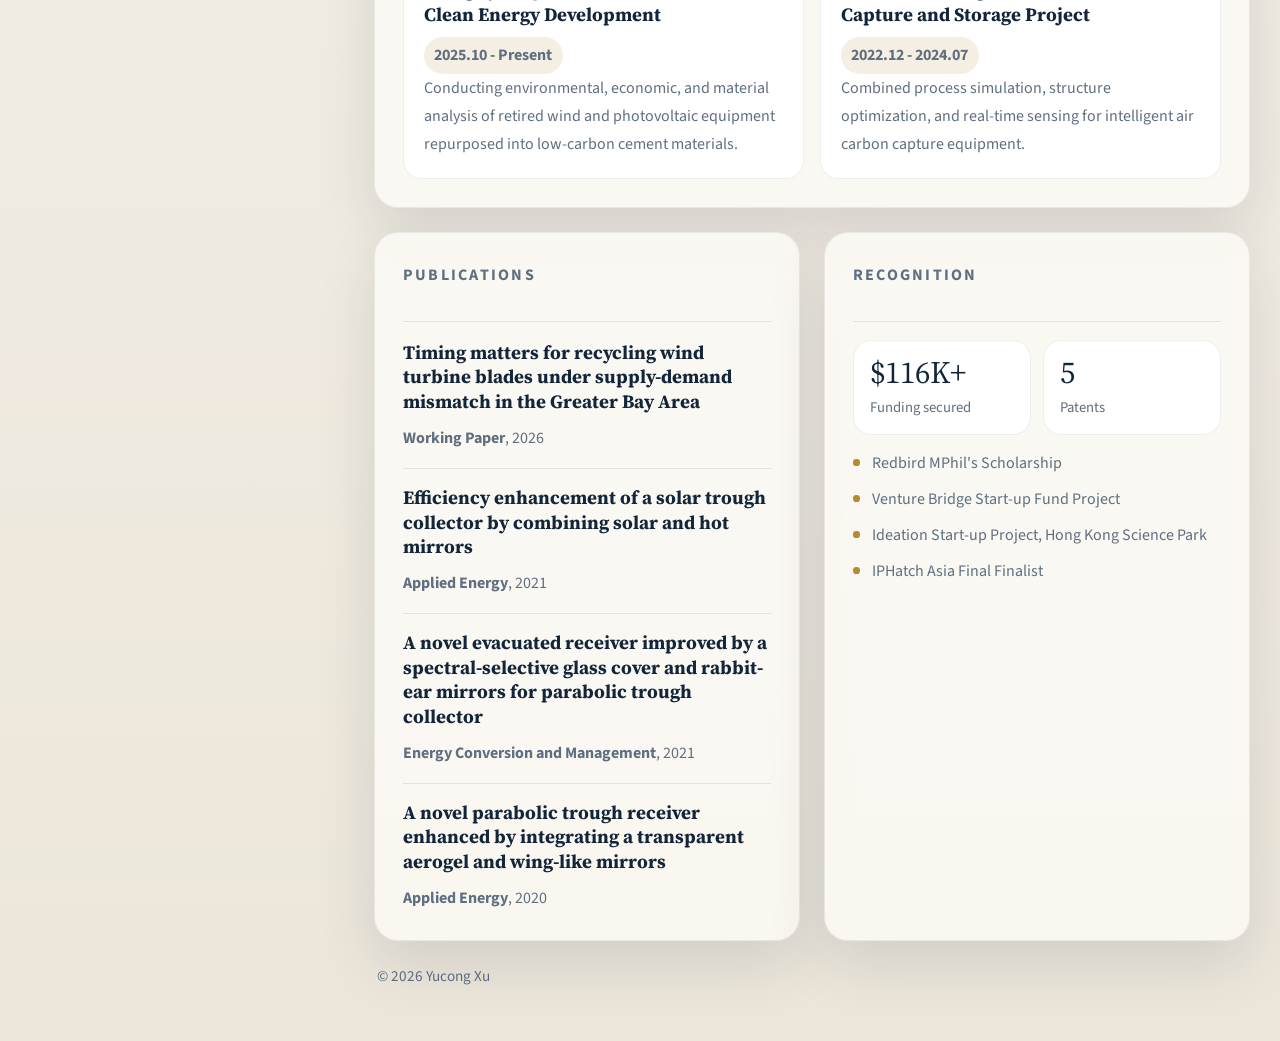
==== commit ff8c50fc: "Update index.html" ====
--- a/index.html
+++ b/index.html
@@ -60,8 +60,8 @@
            <section class="section-card">
                 <div class="section-head">
                 <p class="section-label">Profile</p>
-               
-                <p >
+                </div>
+                <p>
                     I am currently pursuing a PhD at the University of Hong Kong, supervised by Prof. Xiaoling Zhang. I study how AI and data-centre expansion reshape electricity demand, cooling-water requirements, and low-carbon infrastructure planning. My work aims to connect engineering-informed estimation with policy and economic analysis so that digital growth can be assessed through the lenses of decarbonization, resource efficiency, and long-term system resilience.
                 </p>
             </section>
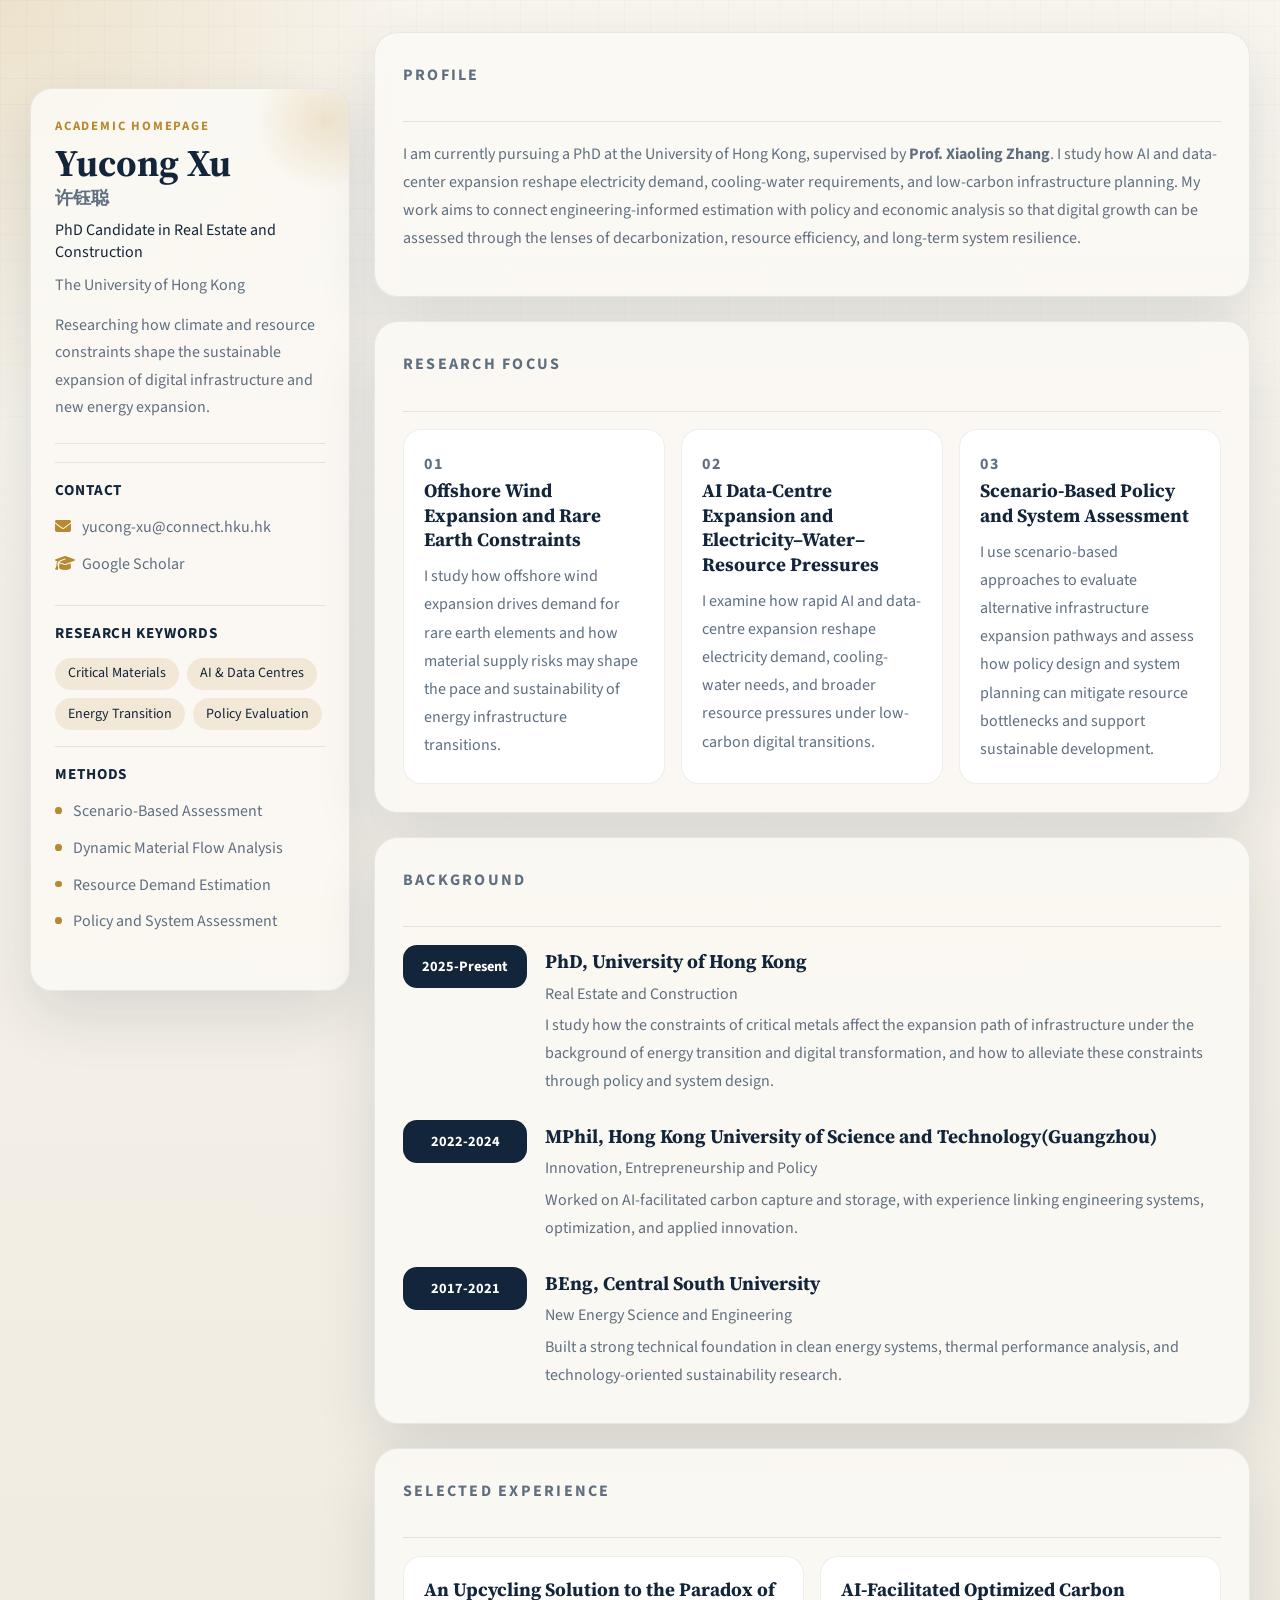
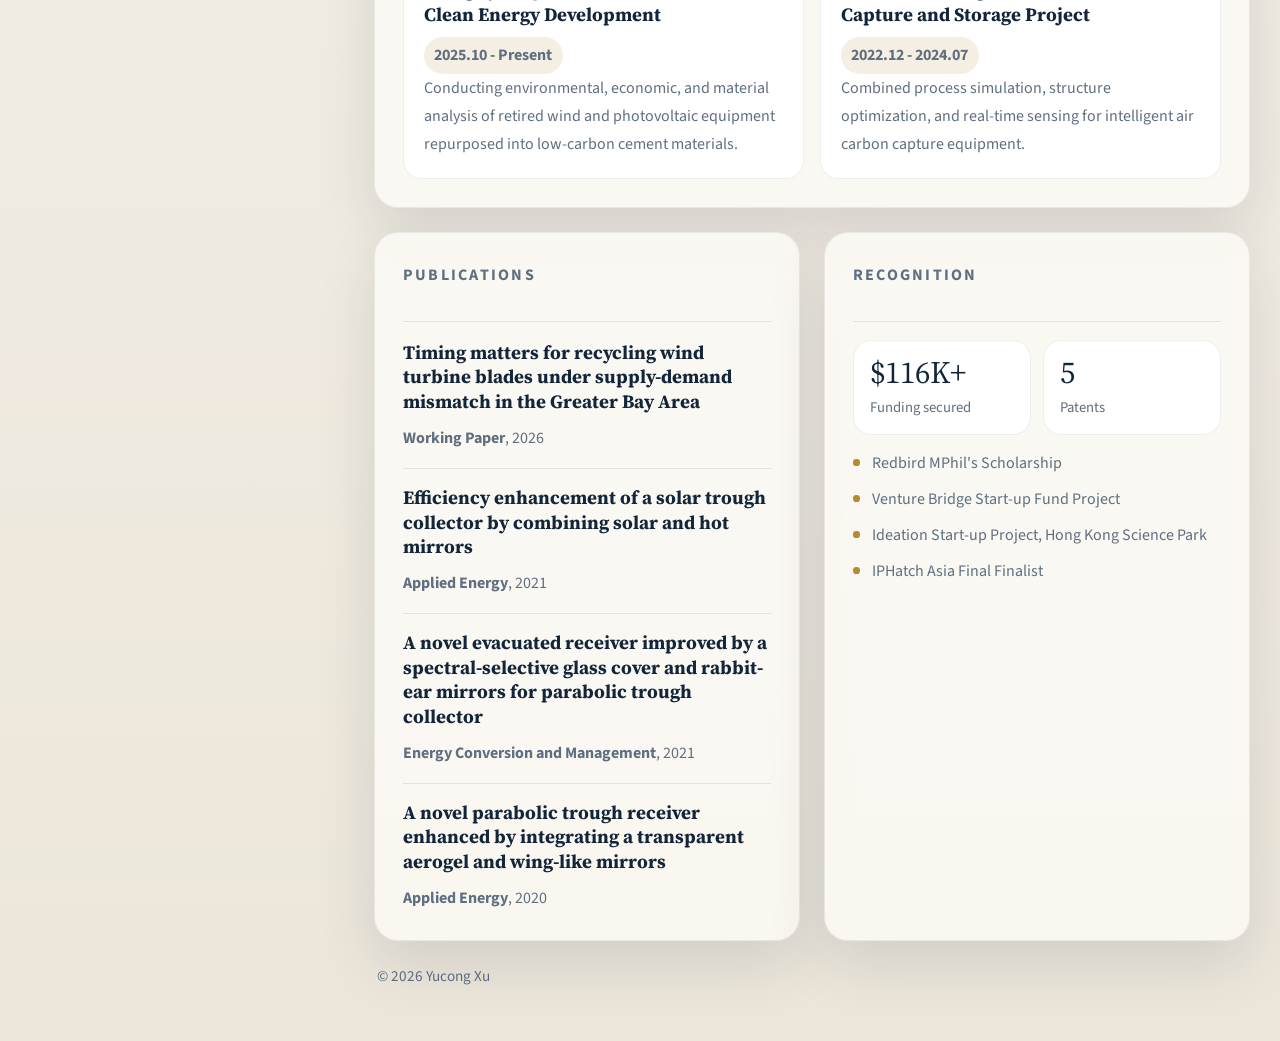
==== commit 77992a73: "Update index.html" ====
--- a/index.html
+++ b/index.html
@@ -62,7 +62,7 @@
                 <p class="section-label">Profile</p>
                 </div>
                 <p>
-                    I am currently pursuing a PhD at the University of Hong Kong, supervised by Prof. Xiaoling Zhang. I study how AI and data-centre expansion reshape electricity demand, cooling-water requirements, and low-carbon infrastructure planning. My work aims to connect engineering-informed estimation with policy and economic analysis so that digital growth can be assessed through the lenses of decarbonization, resource efficiency, and long-term system resilience.
+                    I am currently pursuing a PhD at the University of Hong Kong, supervised by <strong>Prof. Xiaoling Zhang</strong>. I study how AI and data-center expansion reshape electricity demand, cooling-water requirements, and low-carbon infrastructure planning. My work aims to connect engineering-informed estimation with policy and economic analysis so that digital growth can be assessed through the lenses of decarbonization, resource efficiency, and long-term system resilience.
                 </p>
             </section>
 
@@ -114,7 +114,7 @@
                     <article class="timeline-item">
                         <div class="timeline-year">2022-2024</div>
                         <div class="timeline-body">
-                            <h4>MPhil, HKUST (Guangzhou)</h4>
+                            <h4>MPhil, Hong Kong University of Science and Technology(Guangzhou)</h4>
                             <p>Innovation, Entrepreneurship and Policy</p>
                             <p>
                                 Worked on AI-facilitated carbon capture and storage, with experience linking engineering systems, optimization, and applied innovation.
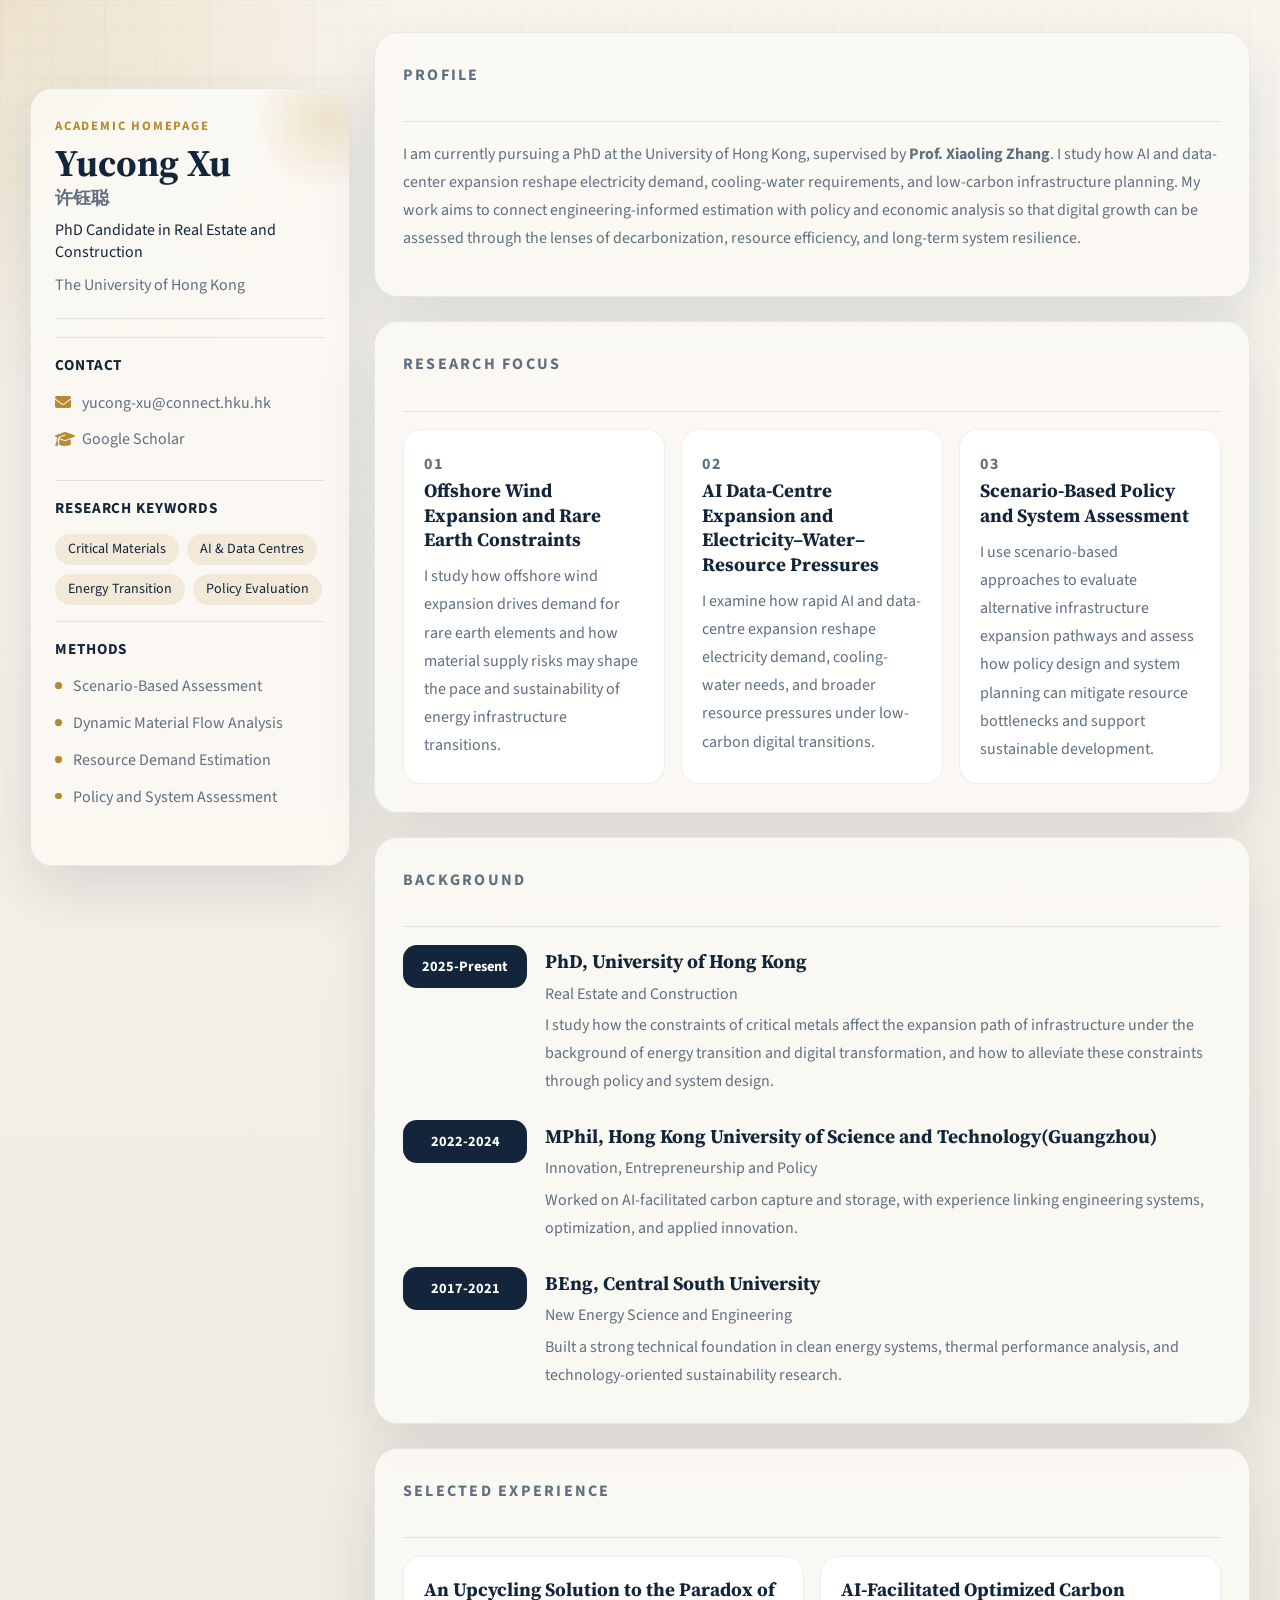
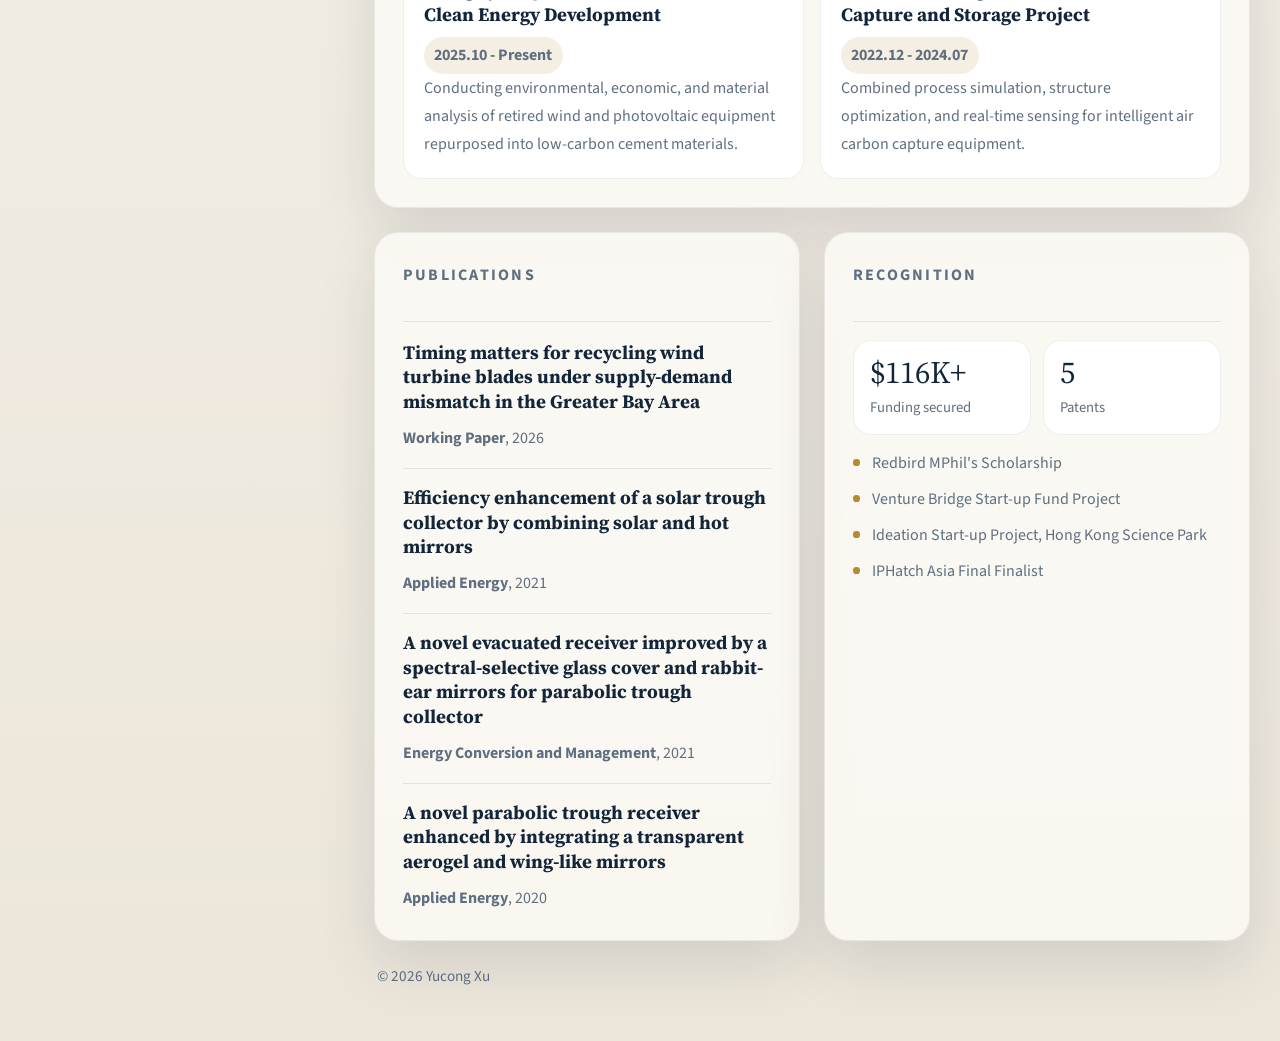
==== commit 611aee45: "Update index.html" ====
--- a/index.html
+++ b/index.html
@@ -19,9 +19,7 @@
                 <h1>Yucong Xu <span>许钰聪</span></h1>
                 <p class="role">PhD Candidate in Real Estate and Construction</p>
                 <p class="affiliation">The University of Hong Kong</p>
-                <p class="identity-note">
-                    Researching how climate and resource constraints shape the sustainable expansion of digital infrastructure and new energy expansion.
-                </p>
+                
             </section>
 
             <section class="sidebar-card">
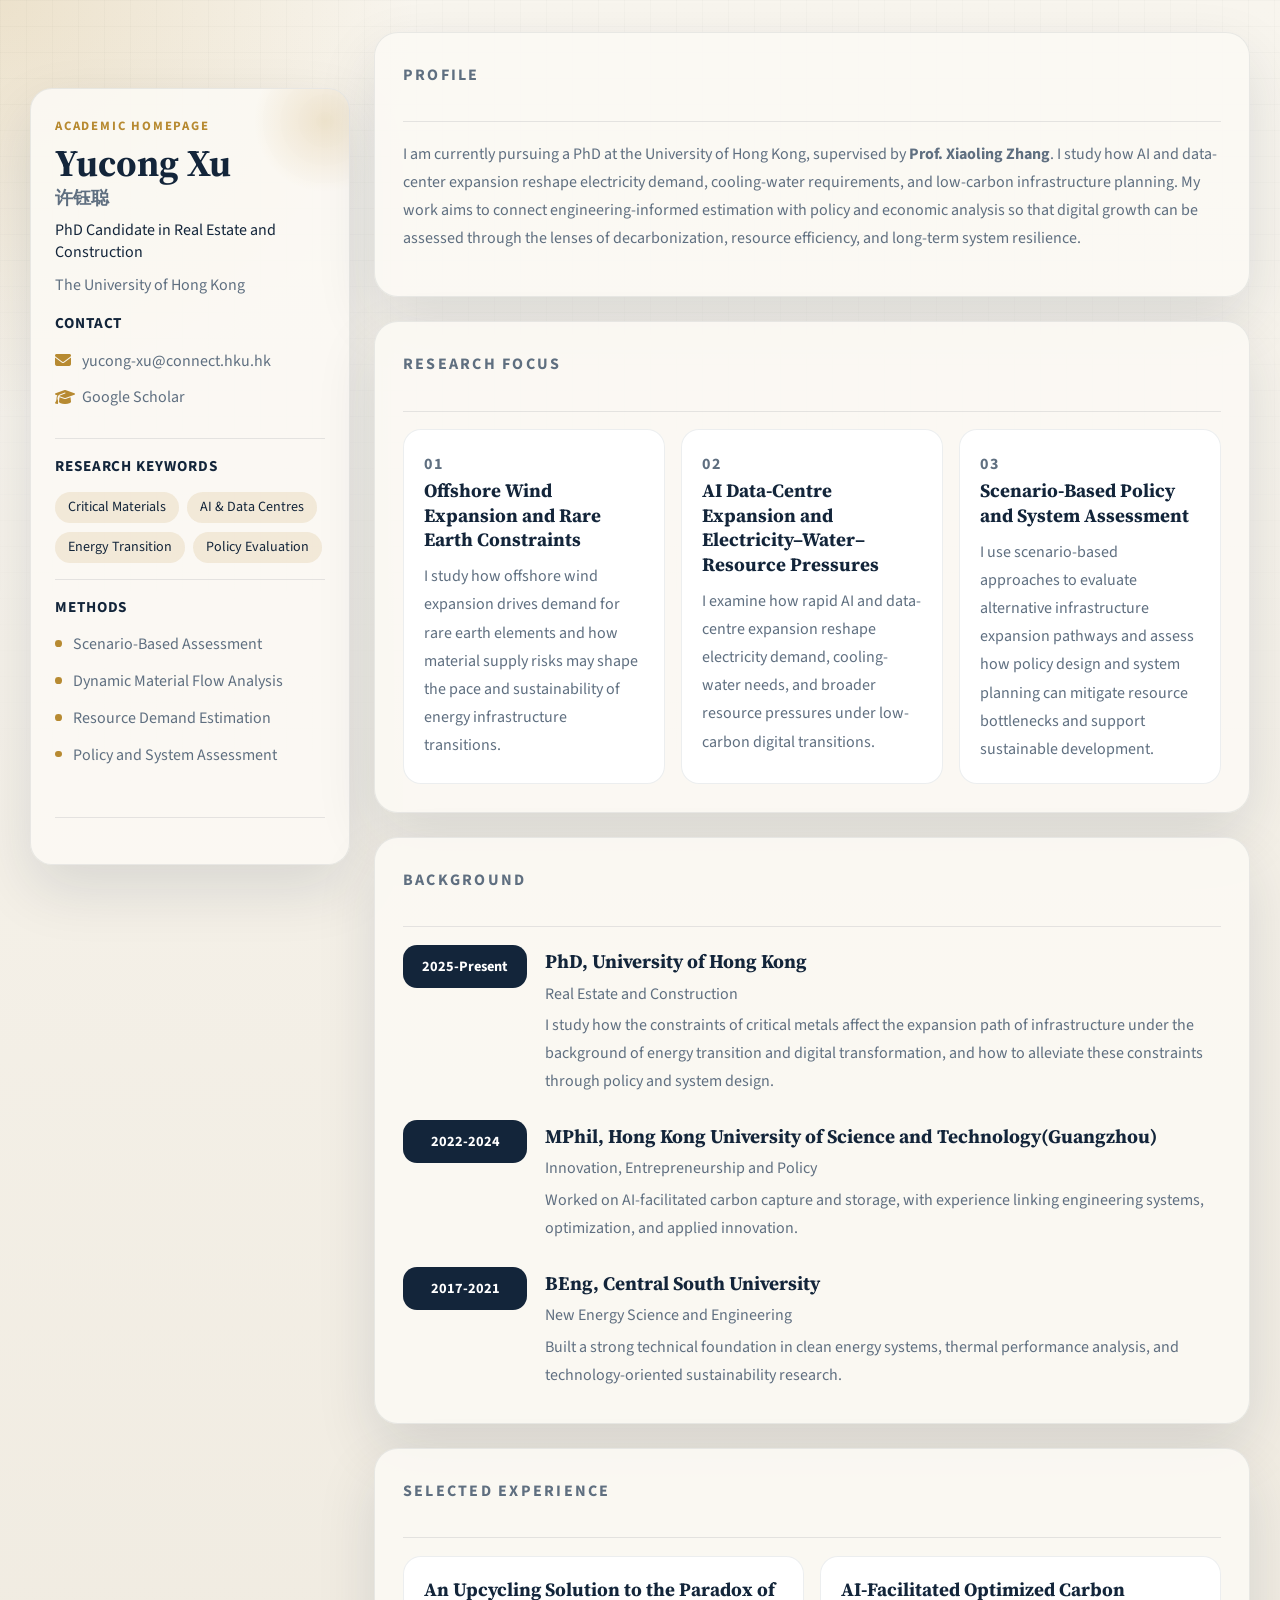
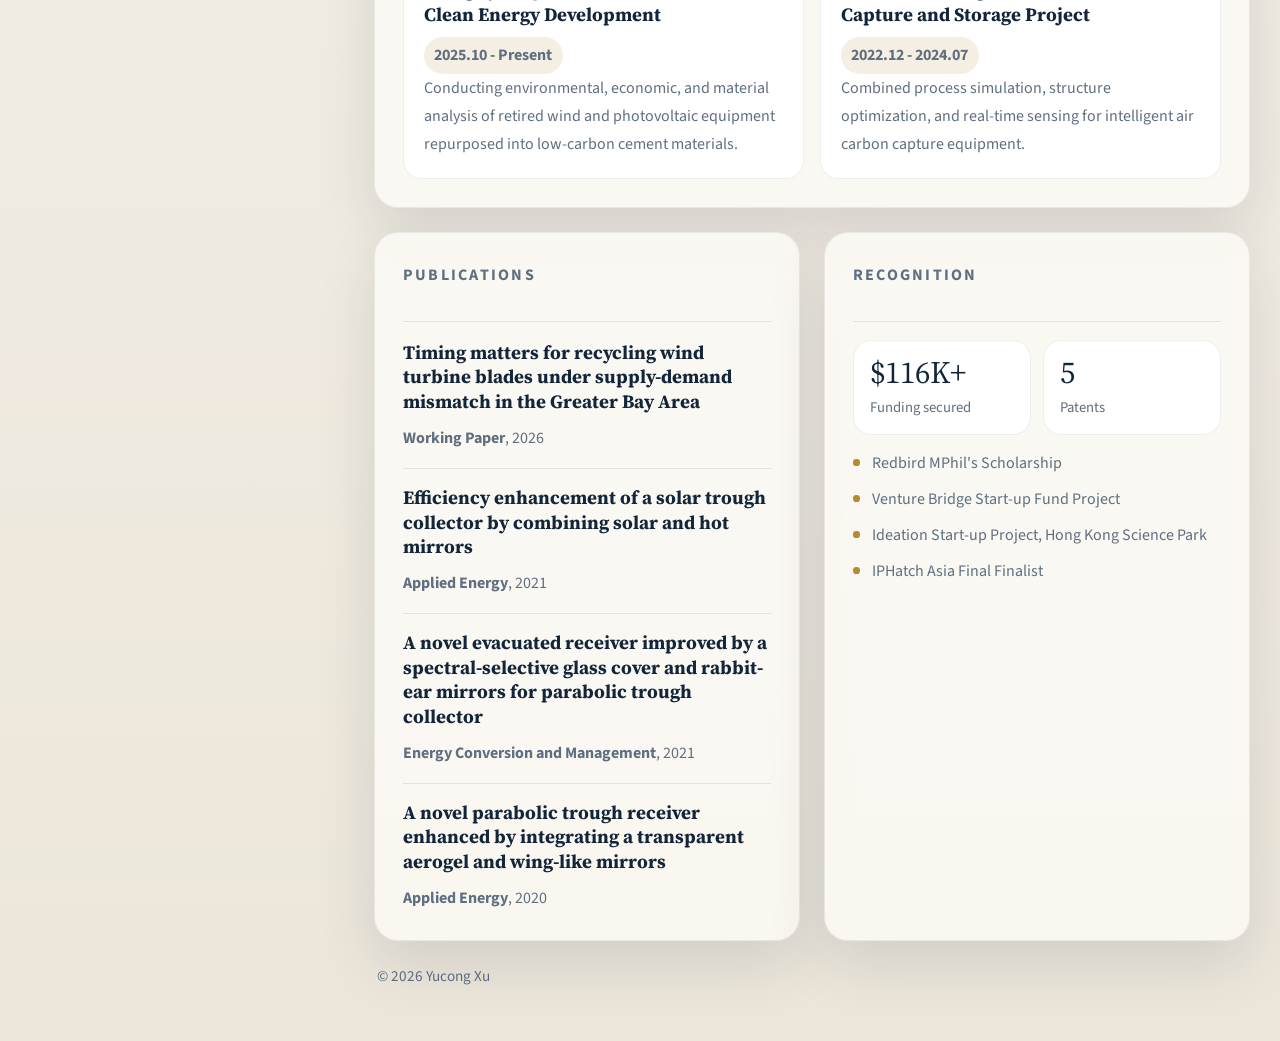
==== commit fdbdb1c9: "Update index.html" ====
--- a/index.html
+++ b/index.html
@@ -19,8 +19,6 @@
                 <h1>Yucong Xu <span>许钰聪</span></h1>
                 <p class="role">PhD Candidate in Real Estate and Construction</p>
                 <p class="affiliation">The University of Hong Kong</p>
-                
-            </section>
 
             <section class="sidebar-card">
                 <h2>Contact</h2>
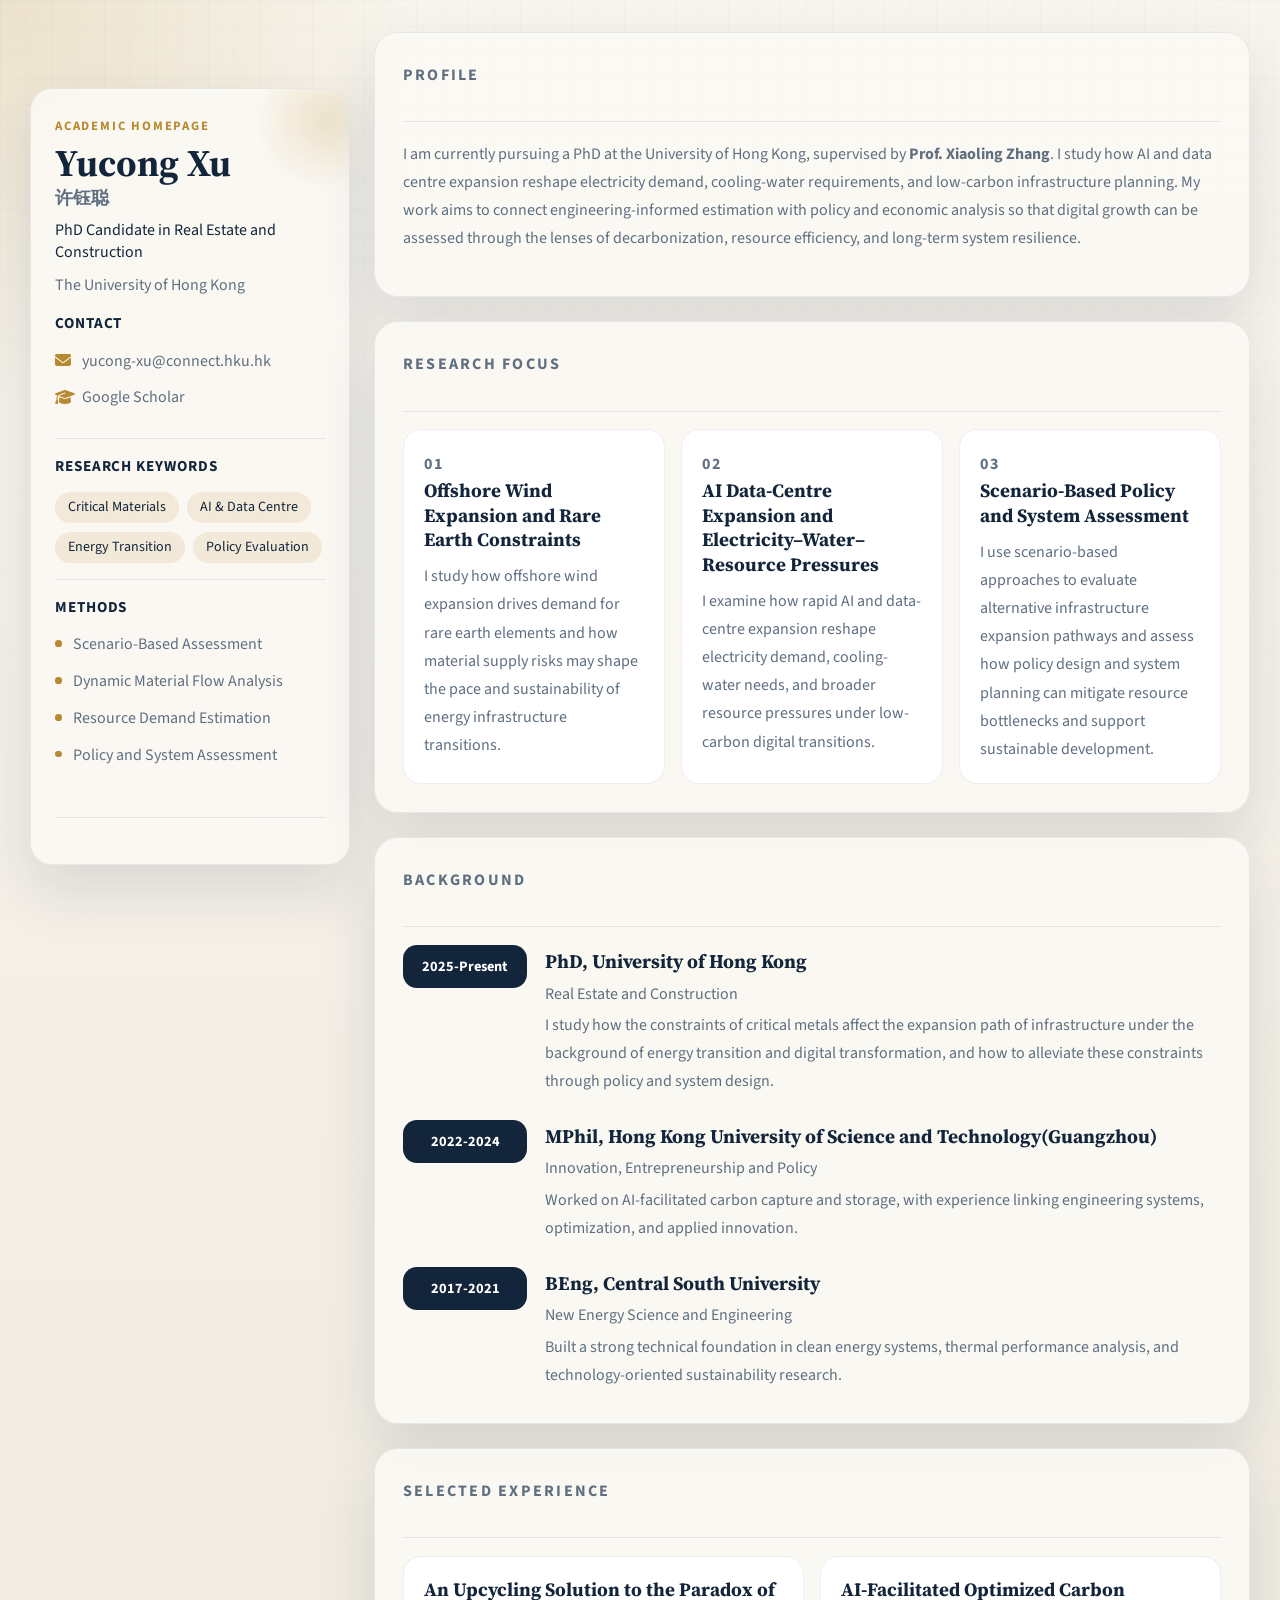
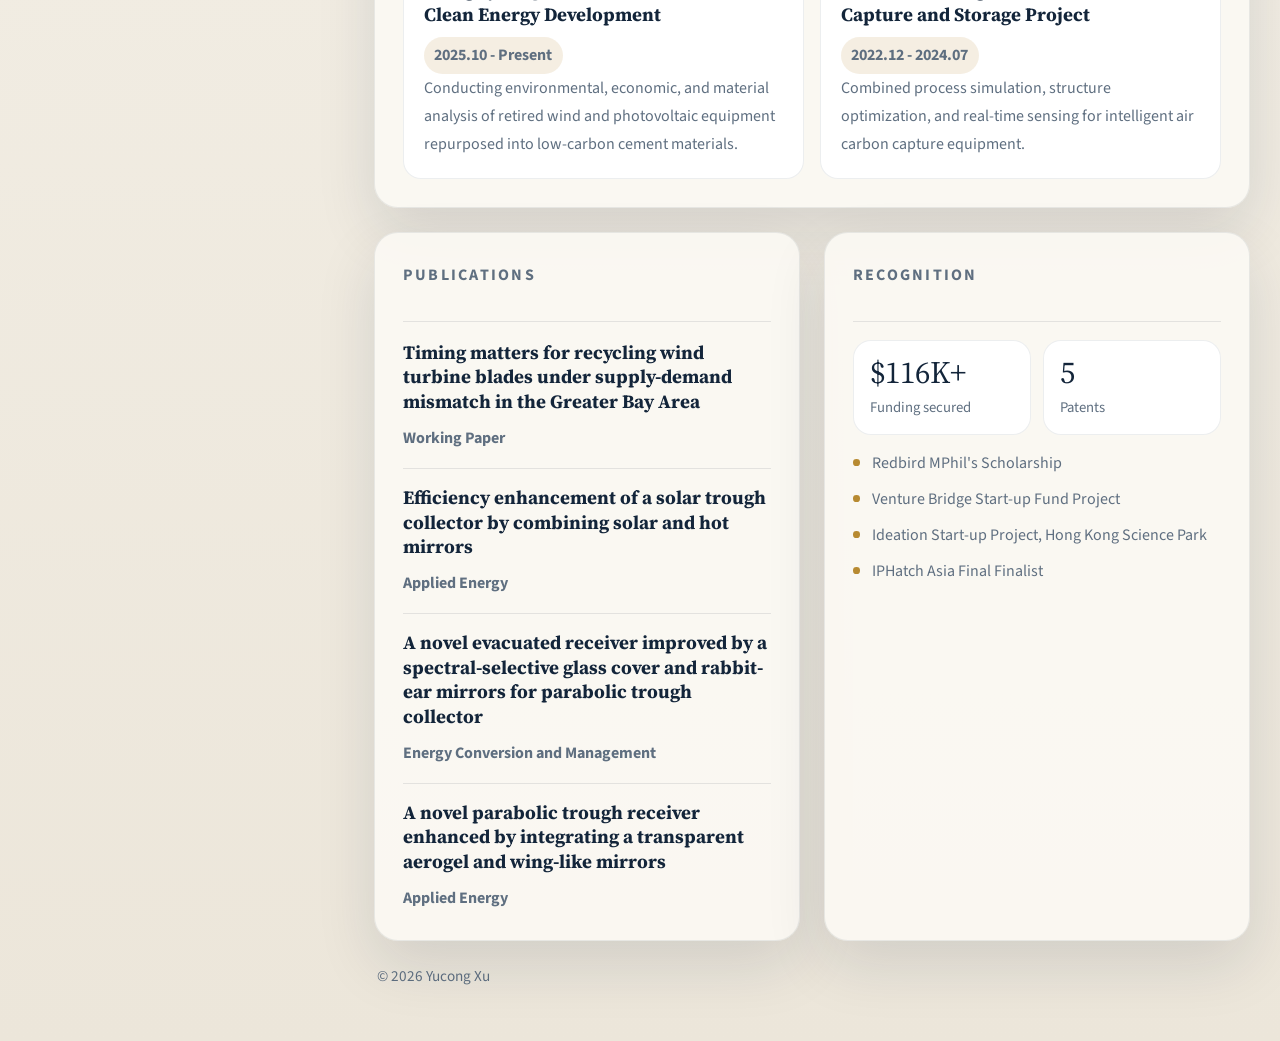
==== commit 1beaf302: "Update index.html" ====
--- a/index.html
+++ b/index.html
@@ -32,7 +32,7 @@
                 <h2>Research Keywords</h2>
                 <div class="chip-group">
                     <span>Critical Materials</span>
-                    <span>AI & Data Centres</span>
+                    <span>AI & Data Centre</span>
                     <span>Energy Transition</span>
                     <span>Policy Evaluation</span>
                 </div>
@@ -58,7 +58,7 @@
                 <p class="section-label">Profile</p>
                 </div>
                 <p>
-                    I am currently pursuing a PhD at the University of Hong Kong, supervised by <strong>Prof. Xiaoling Zhang</strong>. I study how AI and data-center expansion reshape electricity demand, cooling-water requirements, and low-carbon infrastructure planning. My work aims to connect engineering-informed estimation with policy and economic analysis so that digital growth can be assessed through the lenses of decarbonization, resource efficiency, and long-term system resilience.
+                    I am currently pursuing a PhD at the University of Hong Kong, supervised by <strong>Prof. Xiaoling Zhang</strong>. I study how AI and data centre expansion reshape electricity demand, cooling-water requirements, and low-carbon infrastructure planning. My work aims to connect engineering-informed estimation with policy and economic analysis so that digital growth can be assessed through the lenses of decarbonization, resource efficiency, and long-term system resilience.
                 </p>
             </section>
 
@@ -162,20 +162,20 @@
                     <div class="publication-list">
                        <article>
                             <h4>Timing matters for recycling wind turbine blades under supply-demand mismatch in the Greater Bay Area</h4>
-                            <p><strong>Working Paper</strong>, 2026</p>
+                            <p><strong>Working Paper</strong></p>
                         </article>
                         <article>
                             <h4>Efficiency enhancement of a solar trough collector by combining solar and hot mirrors</h4>
-                            <p><strong>Applied Energy</strong>, 2021</p>
+                            <p><strong>Applied Energy</strong></p>
                         </article>
                         
                         <article>
                             <h4>A novel evacuated receiver improved by a spectral-selective glass cover and rabbit-ear mirrors for parabolic trough collector</h4>
-                            <p><strong>Energy Conversion and Management</strong>, 2021</p>
+                            <p><strong>Energy Conversion and Management</strong></p>
                         </article>
                         <article>
                             <h4>A novel parabolic trough receiver enhanced by integrating a transparent aerogel and wing-like mirrors</h4>
-                            <p><strong>Applied Energy</strong>, 2020</p>
+                            <p><strong>Applied Energy</strong></p>
                         </article>
                     </div>
                 </section>
